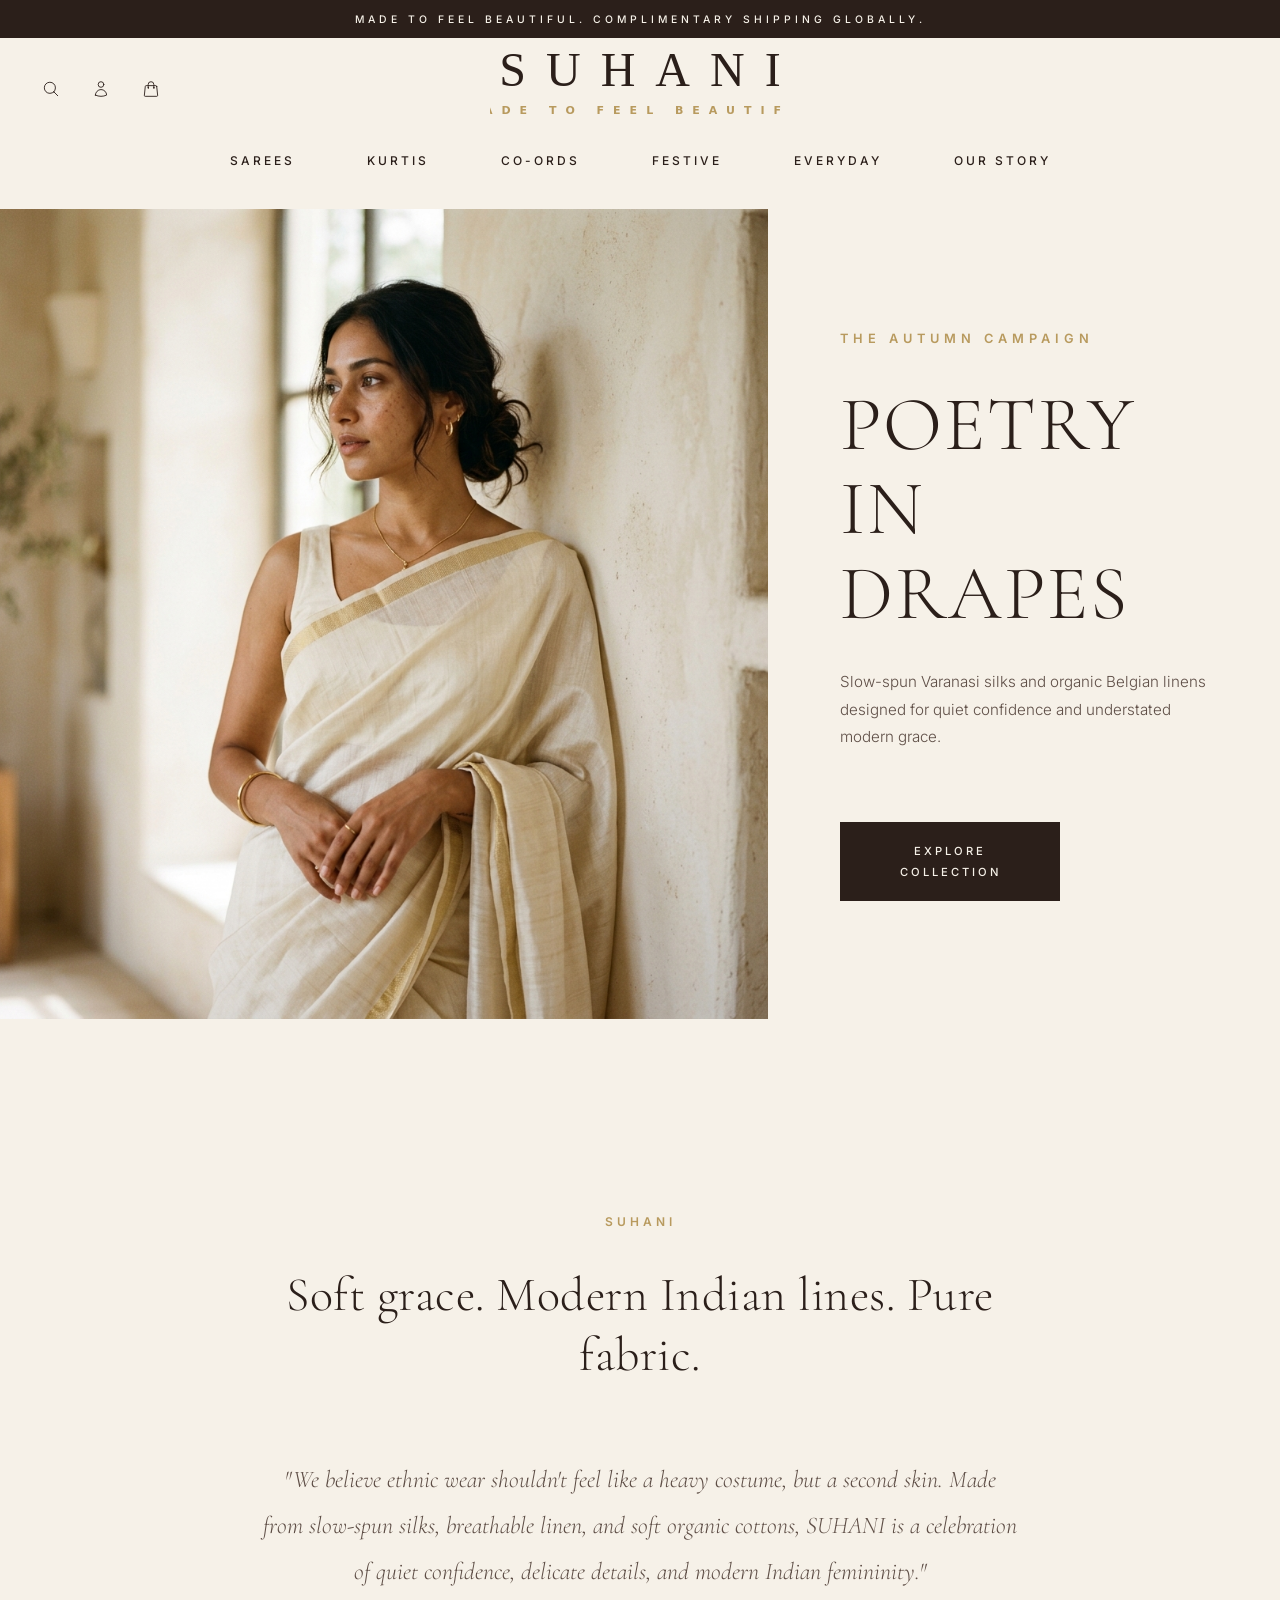
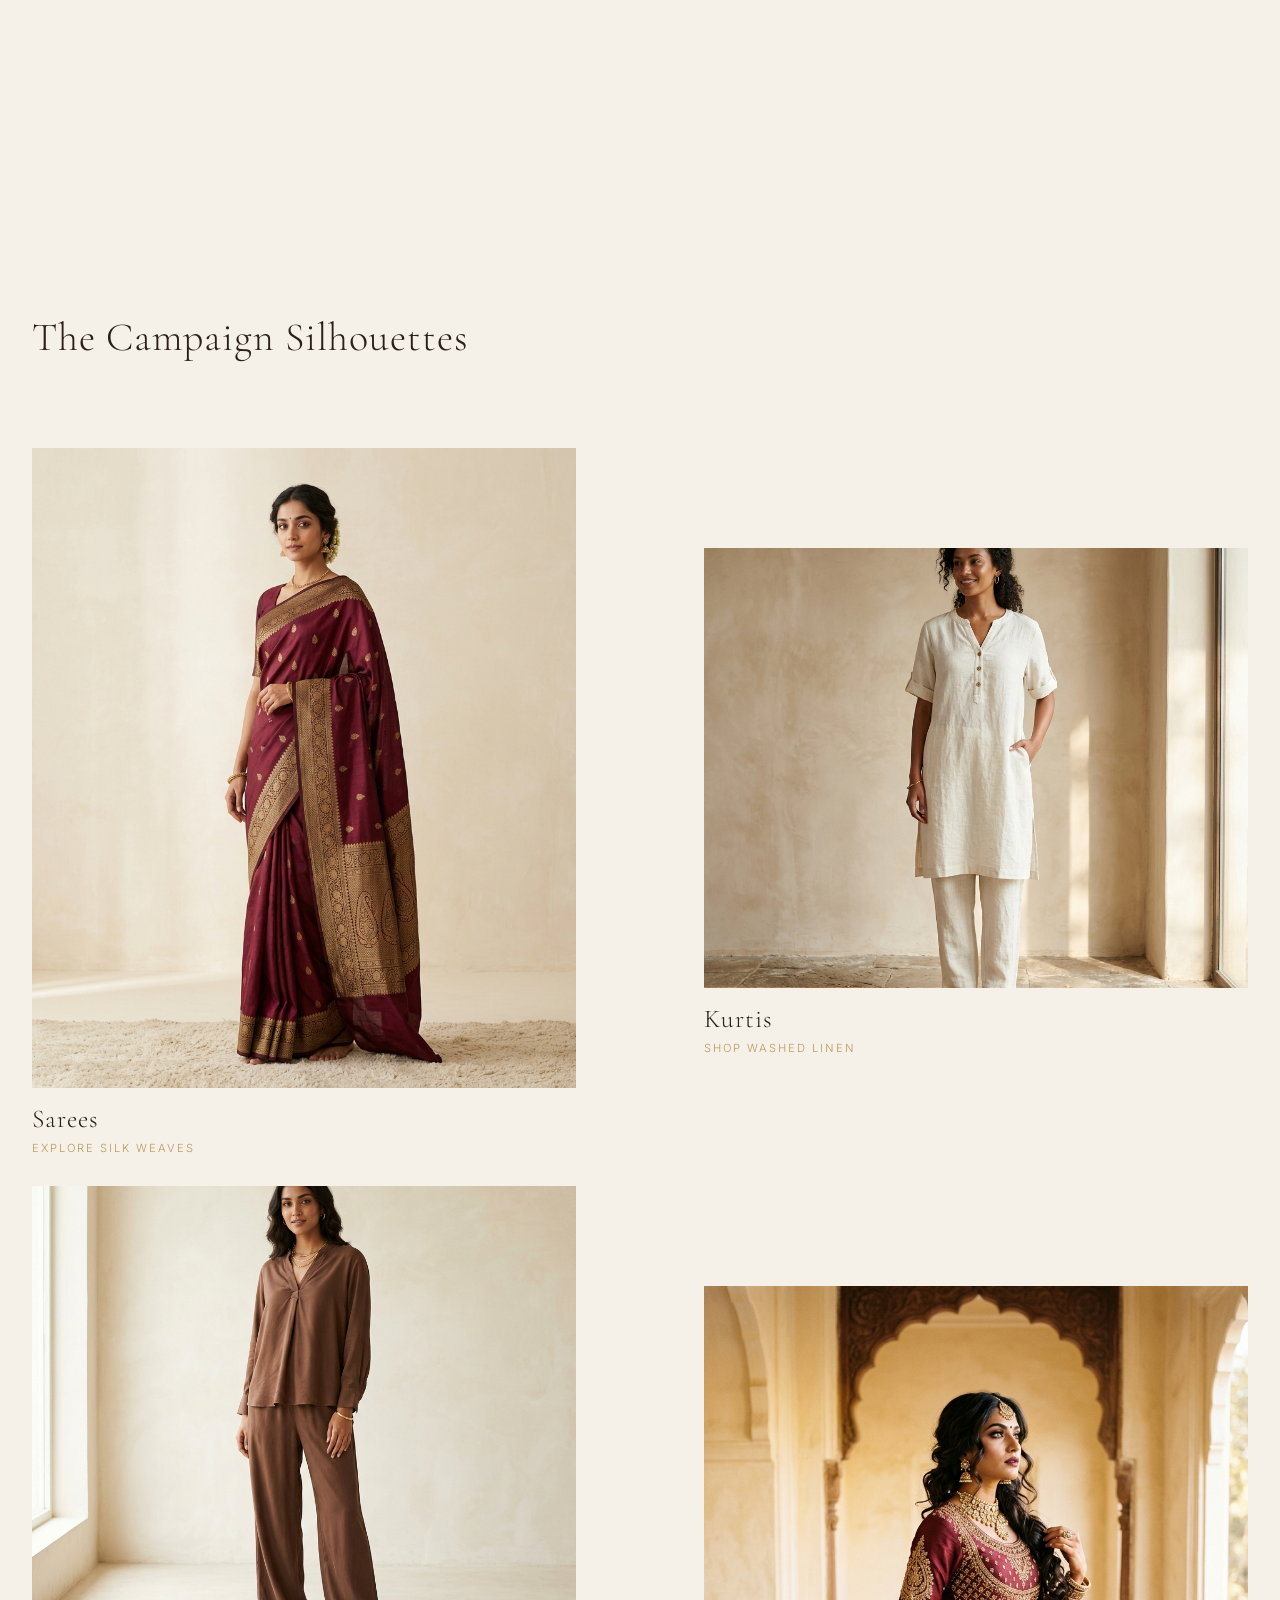
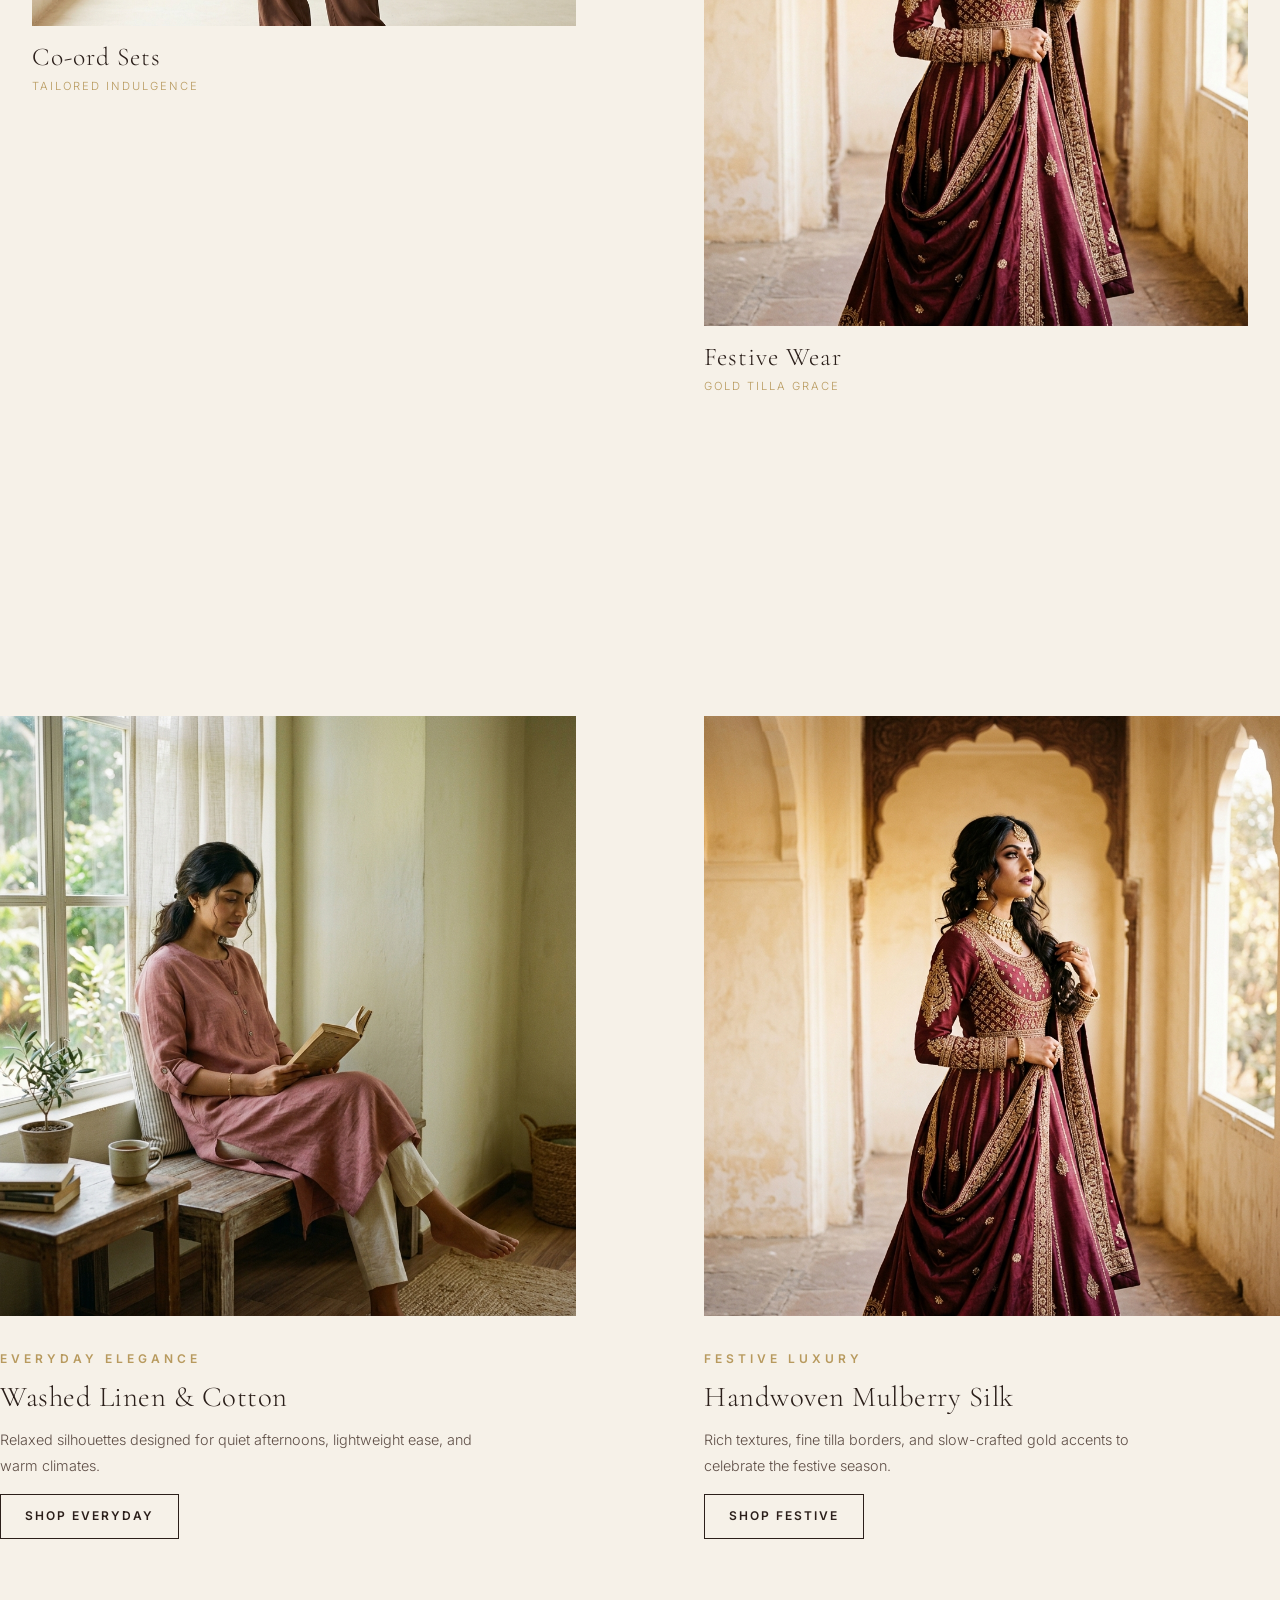
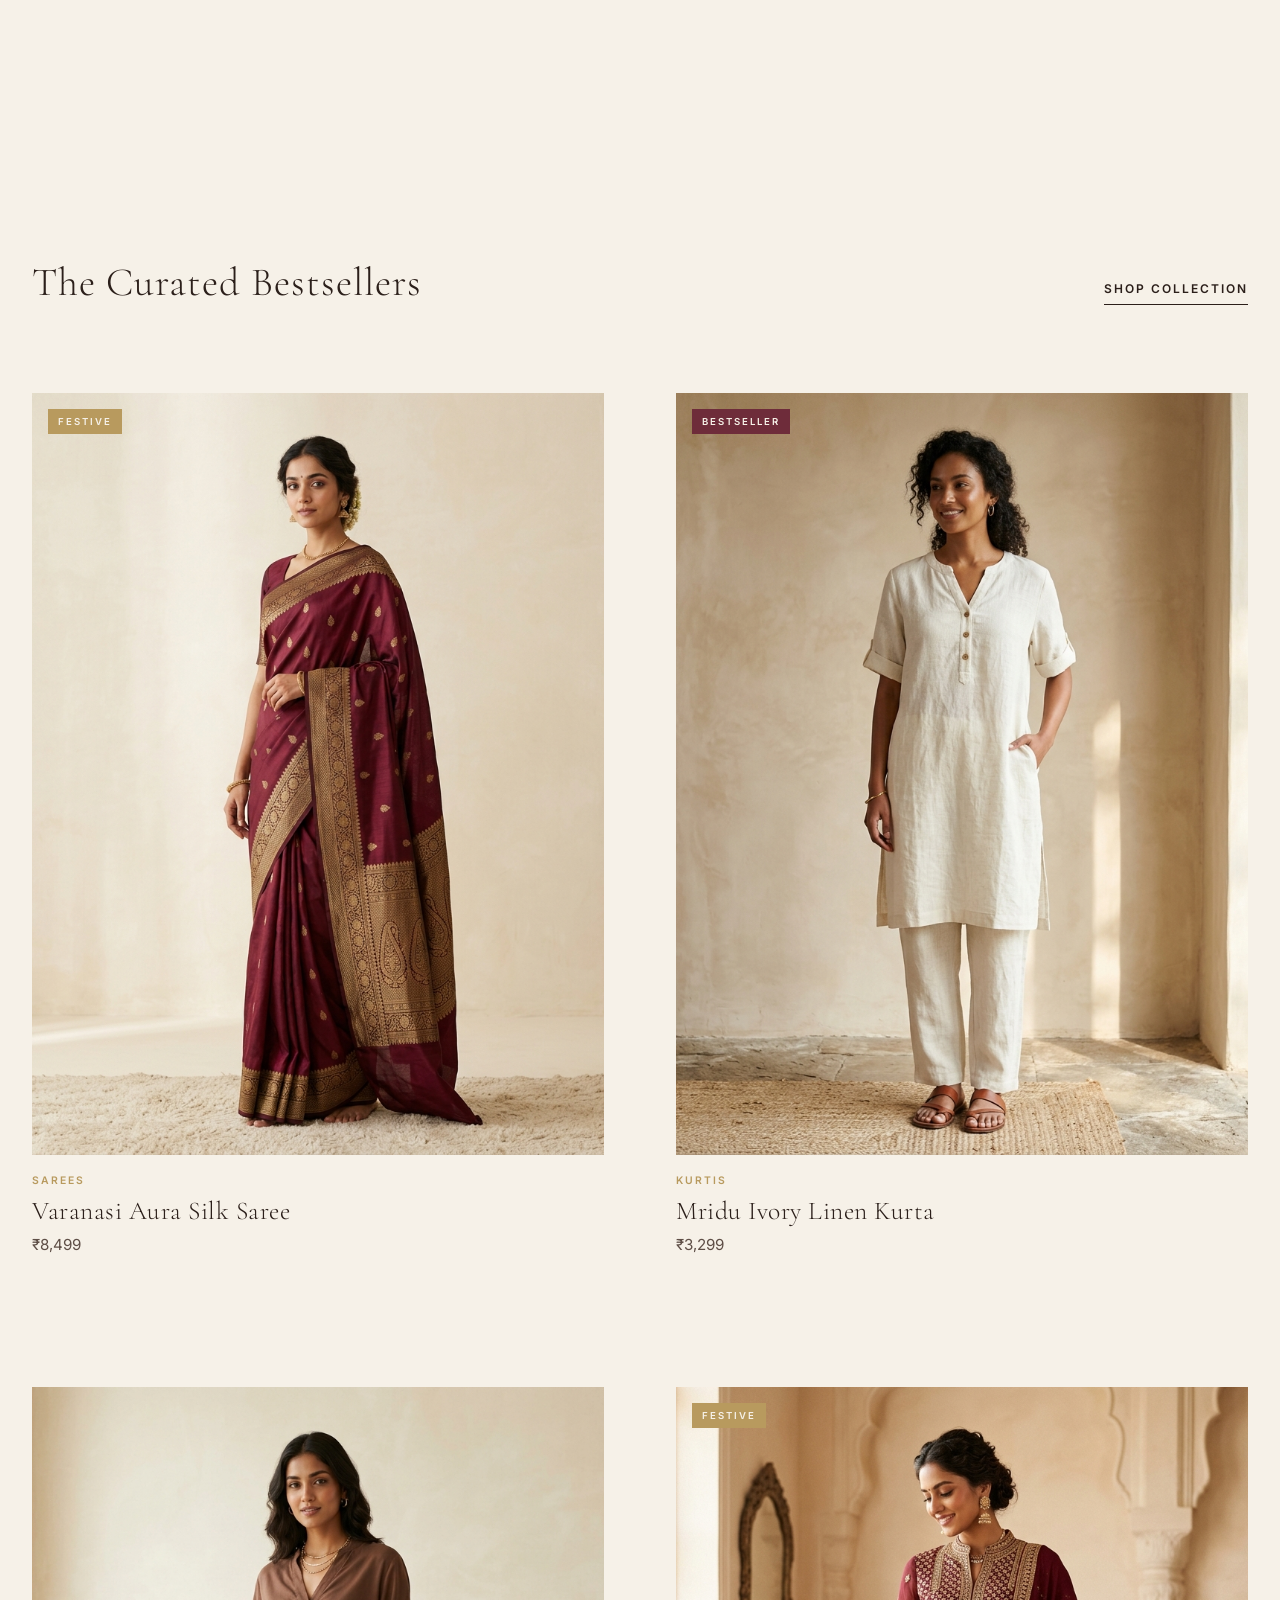
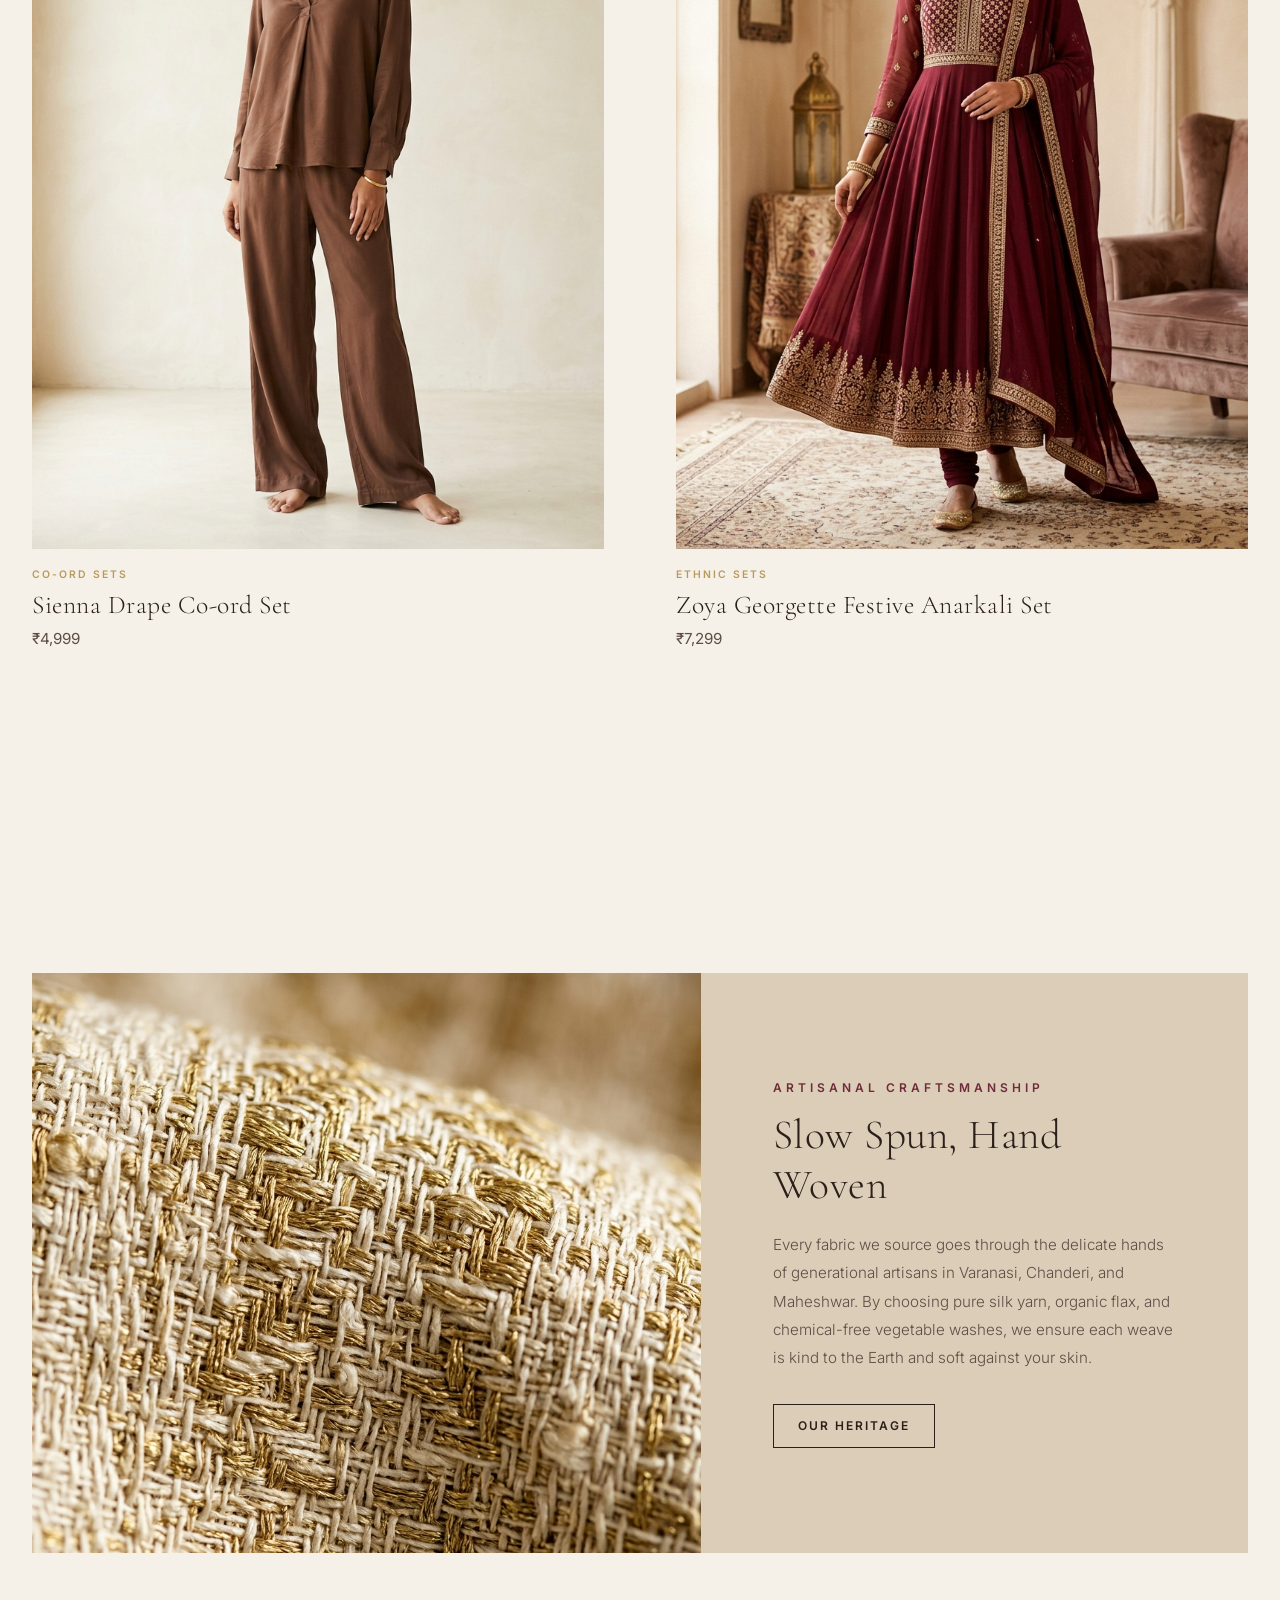
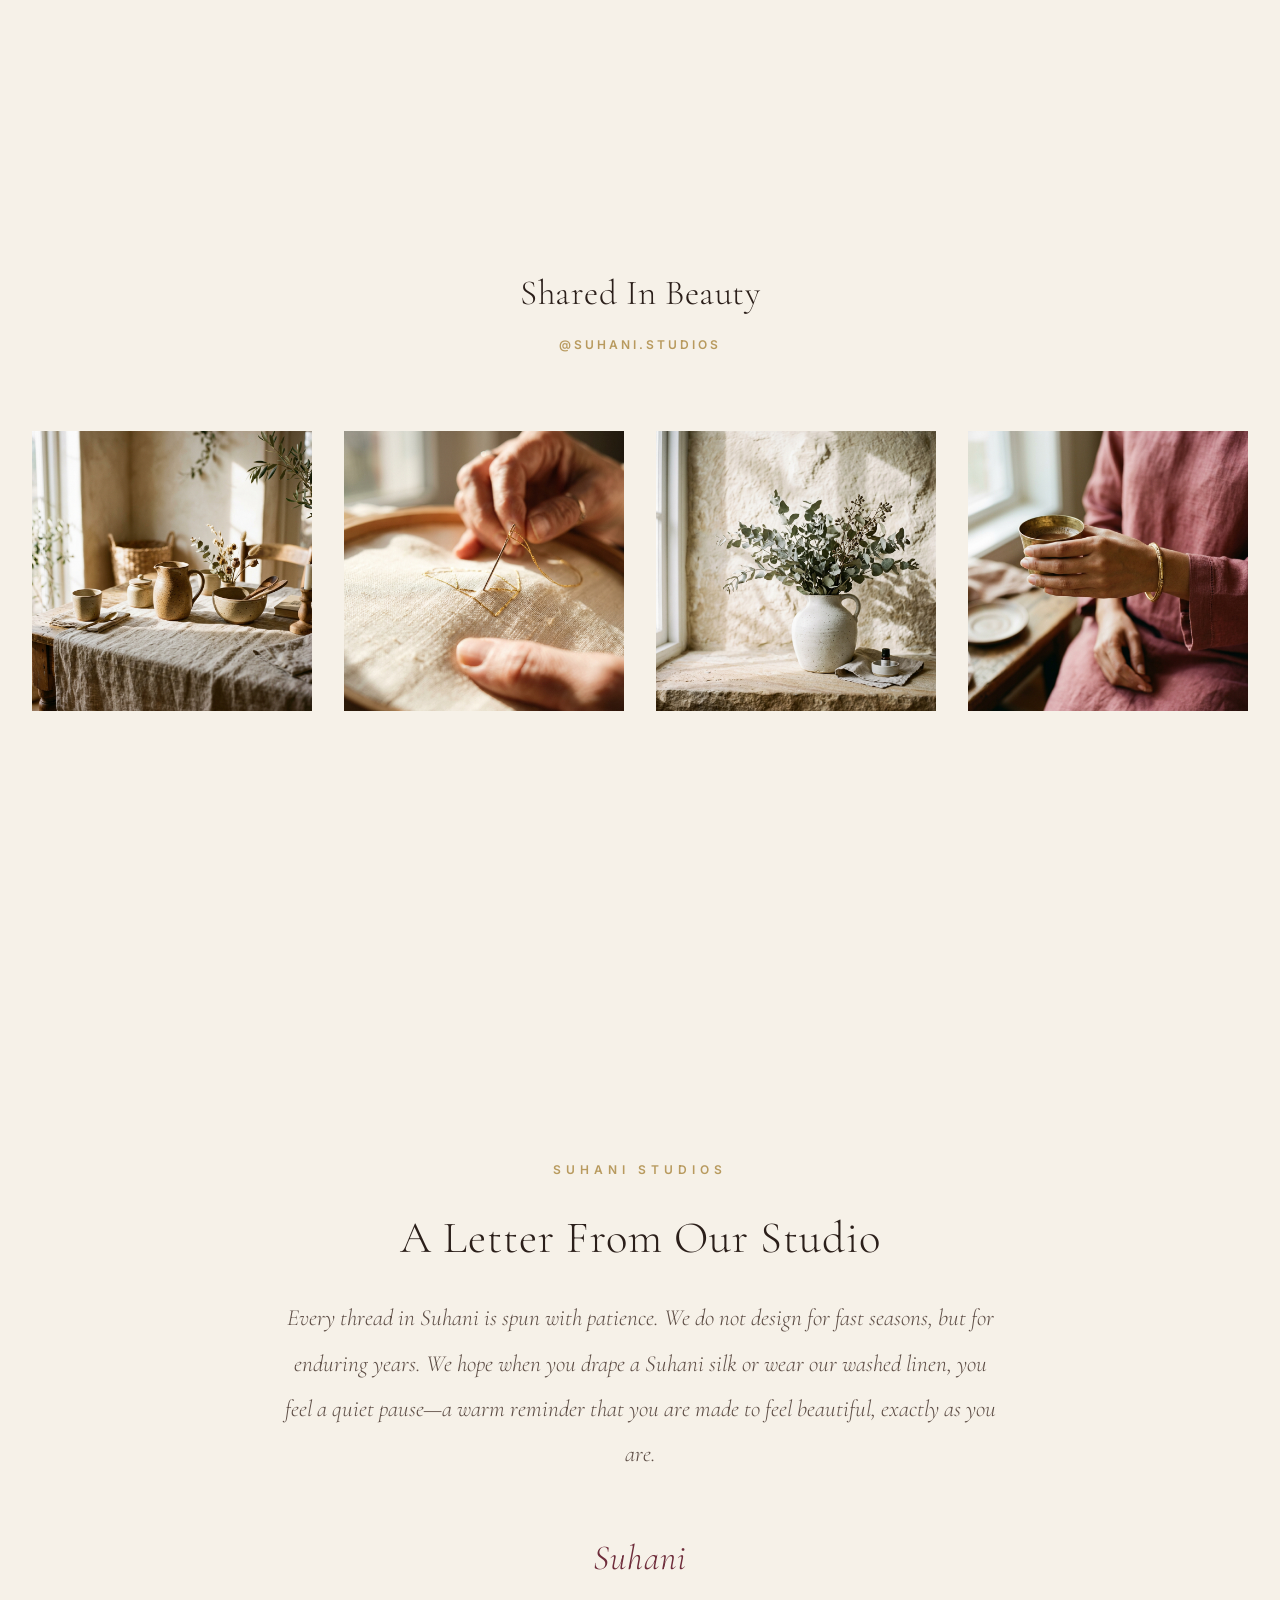
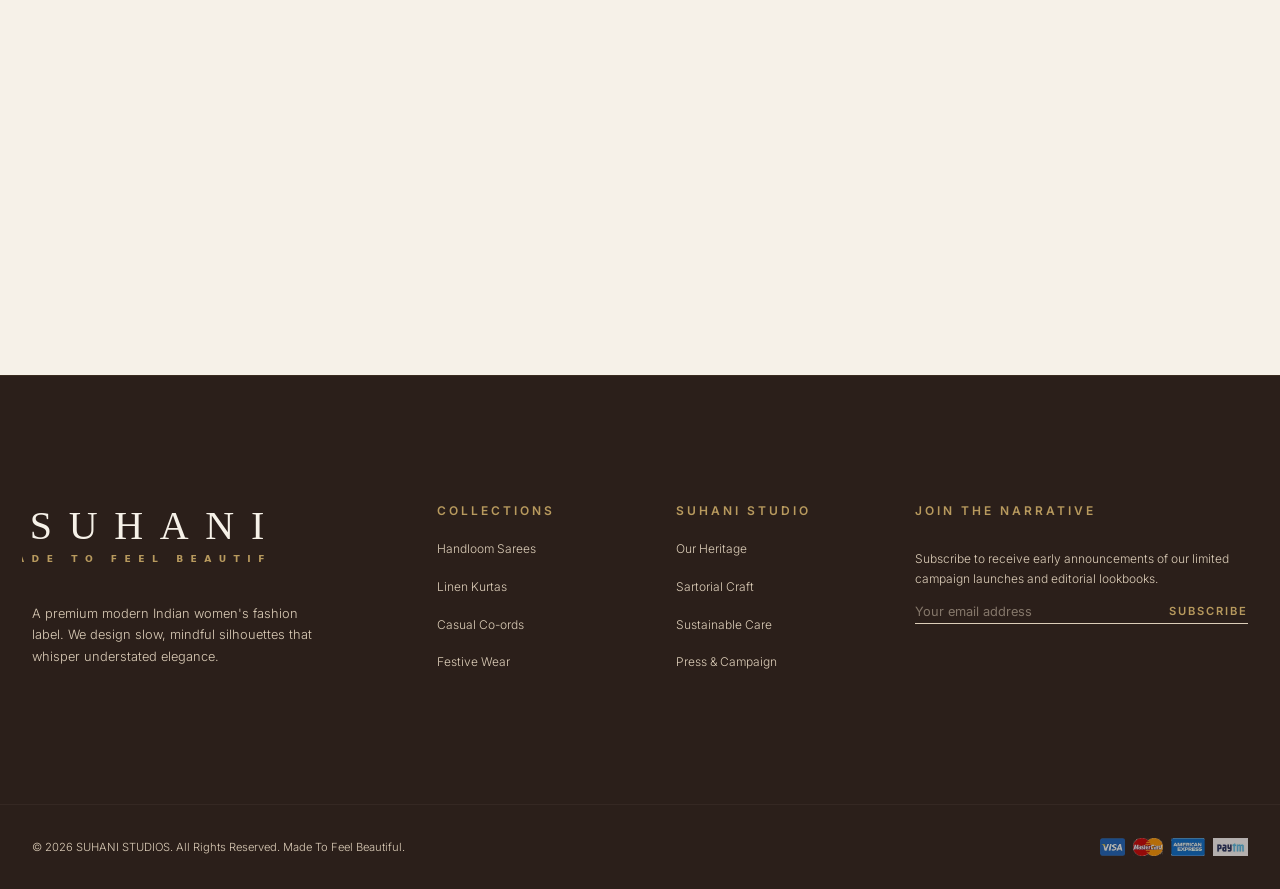
==== index.html @ 48efa3e0 "Initial SUHANI website" ====
<!DOCTYPE html>
<html lang="en">
<head>
  <meta charset="UTF-8">
  <meta name="viewport" content="width=device-width, initial-scale=1.0">
  <meta name="description" content="SUHANI | Made To Feel Beautiful. Cinematic fashion and modern Indian quiet luxury. Discover handloomed silk sarees, organic Belgian linen, and draped co-ords.">
  <title>SUHANI | Made To Feel Beautiful | Modern Indian Quiet Luxury</title>
  
  <!-- Favicon -->
  <link rel="icon" type="image/svg+xml" href="assets/logo/favicon.svg">
  
  <!-- CSS Stylesheets -->
  <link rel="stylesheet" href="css/variables.css">
  <link rel="stylesheet" href="css/main.css">
  <link rel="stylesheet" href="css/home.css">
</head>
<body>

  <!-- Promo Bar -->
  <div class="promo-bar">
    Made to feel beautiful. Complimentary shipping globally.
  </div>

  <!-- High-Fashion Centered Header -->
  <header class="site-header">
    <div class="header-container">
      <div class="header-top-row">
        <!-- Burger Trigger (Mobile) -->
        <button class="header-icon-btn mobile-menu-trigger" aria-label="Open navigation menu">
          <svg xmlns="http://www.w3.org/2000/svg" fill="none" viewBox="0 0 24 24" stroke-width="1.5" stroke="currentColor">
            <path stroke-linecap="round" stroke-linejoin="round" d="M3.75 6.75h16.5M3.75 12h16.5m-16.5 5.25h16.5" />
          </svg>
        </button>

        <!-- Centered Logo Brand Authority -->
        <div class="header-logo-center">
          <a href="index.html">
            <img src="assets/logo/logo-dark.svg" alt="SUHANI Logo" class="header-logo">
          </a>
        </div>

        <!-- Utility Icons -->
        <div class="header-icons">
          <button class="header-icon-btn search-trigger" aria-label="Open search overlay">
            <svg xmlns="http://www.w3.org/2000/svg" fill="none" viewBox="0 0 24 24" stroke-width="1.5" stroke="currentColor">
              <path stroke-linecap="round" stroke-linejoin="round" d="M21 21l-5.197-5.197m0 0A7.5 7.5 0 105.196 5.196a7.5 7.5 0 0010.604 10.604z" />
            </svg>
          </button>
          <a href="editorial.html" class="header-icon-btn" aria-label="About Suhani">
            <svg xmlns="http://www.w3.org/2000/svg" fill="none" viewBox="0 0 24 24" stroke-width="1.5" stroke="currentColor">
              <path stroke-linecap="round" stroke-linejoin="round" d="M15.75 6a3.75 3.75 0 11-7.5 0 3.75 3.75 0 017.5 0zM4.501 20.118a7.5 7.5 0 0114.998 0A17.933 17.933 0 0112 21.75c-2.676 0-5.216-.584-7.499-1.632z" />
            </svg>
          </a>
          <button class="header-icon-btn cart-trigger" aria-label="Open shopping bag">
            <svg xmlns="http://www.w3.org/2000/svg" fill="none" viewBox="0 0 24 24" stroke-width="1.5" stroke="currentColor">
              <path stroke-linecap="round" stroke-linejoin="round" d="M15.75 10.5V6a3.75 3.75 0 10-7.5 0v4.5m11.356-1.993l1.263 12c.07.665-.45 1.243-1.119 1.243H4.25a1.125 1.125 0 01-1.12-1.243l1.264-12A1.125 1.125 0 015.513 7.5h12.974c.576 0 1.059.435 1.119 1.007zM8.625 10.5a.375.375 0 11-.75 0 .375.375 0 01.75 0zm7.5 0a.375.375 0 11-.75 0 .375.375 0 01.75 0z" />
            </svg>
            <span class="cart-count">0</span>
          </button>
        </div>
      </div>

      <!-- Centered Navigation Row -->
      <nav class="desktop-nav">
        <a href="collection.html?category=Sarees" class="nav-link">Sarees</a>
        <a href="collection.html?category=Kurtis" class="nav-link">Kurtis</a>
        <a href="collection.html?category=Co-ord Sets" class="nav-link">Co-ords</a>
        <a href="collection.html?collection=Festive Wear" class="nav-link">Festive</a>
        <a href="collection.html?collection=Everyday Wear" class="nav-link">Everyday</a>
        <a href="editorial.html" class="nav-link">Our Story</a>
      </nav>
    </div>
  </header>

  <!-- Cinematic Fullscreen Hero split-screen magazine layout (100% legibility) -->
  <section class="hero-section">
    <div class="hero-split-container">
      <div class="hero-image-pane">
        <img src="assets/images/hero-campaign.png" alt="SUHANI Autumn Campaign Drape">
      </div>
      <div class="hero-text-pane">
        <div class="hero-text-content">
          <span class="hero-subtitle">The Autumn Campaign</span>
          <h1 class="hero-title">Poetry In Drapes</h1>
          <p class="hero-lead-desc">
            Slow-spun Varanasi silks and organic Belgian linens designed for quiet confidence and understated modern grace.
          </p>
          <a href="collection.html" class="btn btn-primary hero-cta">Explore Collection</a>
        </div>
      </div>
    </div>
  </section>

  <!-- Brand Manifesto -->
  <section class="manifesto-section reveal-on-scroll">
    <span class="manifesto-tag">SUHANI</span>
    <h2 class="manifesto-title">Soft grace. Modern Indian lines. Pure fabric.</h2>
    <p class="manifesto-body">
      "We believe ethnic wear shouldn't feel like a heavy costume, but a second skin. 
      Made from slow-spun silks, breathable linen, and soft organic cottons, SUHANI is a celebration of 
      quiet confidence, delicate details, and modern Indian femininity."
    </p>
  </section>

  <!-- Silhouette Categories Grid (Asymmetric Pinterest Grid - Text Underneath Image) -->
  <section class="category-section reveal-on-scroll">
    <div class="section-header">
      <h2 class="section-title">The Campaign Silhouettes</h2>
    </div>
    <div class="category-grid">
      <!-- Sarees - Tall Column -->
      <a href="collection.html?category=Sarees" class="category-card tall-card">
        <div class="category-image-wrapper">
          <img src="assets/images/product-saree-01.png" alt="Pure Handloom Silk Saree Campaign">
        </div>
        <div class="category-card-info-under">
          <h3 class="category-card-title-under">Sarees</h3>
          <span class="category-card-count-under">Explore Silk Weaves</span>
        </div>
      </a>
      <!-- Kurtis - Shifted standard -->
      <a href="collection.html?category=Kurtis" class="category-card standard-card">
        <div class="category-image-wrapper">
          <img src="assets/images/product-kurta-01.png" alt="Organic Belgian Linen Kurtas">
        </div>
        <div class="category-card-info-under">
          <h3 class="category-card-title-under">Kurtis</h3>
          <span class="category-card-count-under">Shop Washed Linen</span>
        </div>
      </a>
      <!-- Co-ords - Standard -->
      <a href="collection.html?category=Co-ord Sets" class="category-card standard-card">
        <div class="category-image-wrapper">
          <img src="assets/images/product-coord-01.png" alt="Asymmetric Lyocell Co-ord sets">
        </div>
        <div class="category-card-info-under">
          <h3 class="category-card-title-under">Co-ord Sets</h3>
          <span class="category-card-count-under">Tailored Indulgence</span>
        </div>
      </a>
      <!-- Festive - Tall Column -->
      <a href="collection.html?collection=Festive Wear" class="category-card tall-card">
        <div class="category-image-wrapper">
          <img src="assets/images/campaign-festive.png" alt="Handloomed Festive Wear Campaign">
        </div>
        <div class="category-card-info-under">
          <h3 class="category-card-title-under">Festive Wear</h3>
          <span class="category-card-count-under">Gold Tilla Grace</span>
        </div>
      </a>
    </div>
  </section>

  <!-- Everyday Elegance vs Festive Luxury Split Campaign -->
  <section class="editorial-split-section reveal-on-scroll">
    <div class="editorial-split-card">
      <div class="editorial-split-image-wrapper">
        <img src="assets/images/campaign-everyday.png" alt="Everyday Linen Elegance">
      </div>
      <div class="editorial-split-text-block">
        <span class="editorial-split-subtitle">Everyday Elegance</span>
        <h3 class="editorial-split-title">Washed Linen &amp; Cotton</h3>
        <p class="editorial-split-desc">Relaxed silhouettes designed for quiet afternoons, lightweight ease, and warm climates.</p>
        <a href="collection.html?collection=Everyday Wear" class="btn btn-secondary editorial-split-cta">Shop Everyday</a>
      </div>
    </div>
    <div class="editorial-split-card">
      <div class="editorial-split-image-wrapper">
        <img src="assets/images/campaign-festive.png" alt="Handwoven Mulberry Silk">
      </div>
      <div class="editorial-split-text-block">
        <span class="editorial-split-subtitle">Festive Luxury</span>
        <h3 class="editorial-split-title">Handwoven Mulberry Silk</h3>
        <p class="editorial-split-desc">Rich textures, fine tilla borders, and slow-crafted gold accents to celebrate the festive season.</p>
        <a href="collection.html?collection=Festive Wear" class="btn btn-secondary editorial-split-cta">Shop Festive</a>
      </div>
    </div>
  </section>

  <!-- Bestsellers: Curated 2-column list -->
  <section class="category-section reveal-on-scroll">
    <div class="section-header">
      <h2 class="section-title">The Curated Bestsellers</h2>
      <a href="collection.html" class="section-link">Shop Collection</a>
    </div>
    <div class="curated-listing-grid" id="curated-bestsellers-grid">
      <!-- Dynamically loaded via home.js -->
    </div>
  </section>

  <!-- Fabric Close Up Section (Restructured 2-Column Split Grid) -->
  <section class="craftsmanship-section reveal-on-scroll">
    <div class="craftsmanship-grid">
      <div class="craftsmanship-image-pane">
        <img src="assets/images/fabric-closeup.png" alt="Mulberry silk weave closeup texture">
      </div>
      <div class="craftsmanship-text-pane">
        <div class="craftsmanship-content">
          <span class="craftsmanship-tag">Artisanal Craftsmanship</span>
          <h2 class="craftsmanship-title">Slow Spun, Hand Woven</h2>
          <p class="craftsmanship-desc">
            Every fabric we source goes through the delicate hands of generational artisans in Varanasi, Chanderi, and Maheshwar. 
            By choosing pure silk yarn, organic flax, and chemical-free vegetable washes, we ensure each weave is kind to the Earth 
            and soft against your skin.
          </p>
          <a href="editorial.html" class="btn btn-secondary craftsmanship-cta">Our Heritage</a>
        </div>
      </div>
    </div>
  </section>

  <!-- Instagram Inspired Gallery (4 Columns, Atmospheric vignettes) -->
  <section class="instagram-section reveal-on-scroll">
    <div class="instagram-header">
      <h2 class="instagram-title">Shared In Beauty</h2>
      <a href="#" class="instagram-handle">@SUHANI.STUDIOS</a>
    </div>
    <div class="instagram-grid">
      <a href="#" class="instagram-card">
        <img src="assets/images/instagram-01.png" alt="Suhani style diary 1">
        <div class="instagram-overlay">&#9825;</div>
      </a>
      <a href="#" class="instagram-card">
        <img src="assets/images/instagram-02.png" alt="Suhani style diary 2">
        <div class="instagram-overlay">&#9825;</div>
      </a>
      <a href="#" class="instagram-card">
        <img src="assets/images/instagram-03.png" alt="Suhani style diary 3">
        <div class="instagram-overlay">&#9825;</div>
      </a>
      <a href="#" class="instagram-card">
        <img src="assets/images/instagram-04.png" alt="Suhani style diary 4">
        <div class="instagram-overlay">&#9825;</div>
      </a>
    </div>
  </section>

  <!-- Designer Letter Sign-off Section (Prevents emptiness before dark footer) -->
  <section class="brand-signoff-section reveal-on-scroll">
    <div class="signoff-container">
      <span class="signoff-tag">SUHANI STUDIOS</span>
      <h2 class="signoff-title">A Letter From Our Studio</h2>
      <p class="signoff-text">
        Every thread in Suhani is spun with patience. We do not design for fast seasons, but for enduring years. 
        We hope when you drape a Suhani silk or wear our washed linen, you feel a quiet pause—a warm reminder 
        that you are made to feel beautiful, exactly as you are.
      </p>
      <span class="signoff-signature">Suhani</span>
    </div>
  </section>

  <!-- Footer -->
  <footer class="site-footer">
    <div class="footer-container">
      <div class="footer-brand">
        <img src="assets/logo/logo-light.svg" alt="SUHANI Logo" class="footer-logo">
        <p class="footer-desc">A premium modern Indian women's fashion label. We design slow, mindful silhouettes that whisper understated elegance.</p>
      </div>
      <div>
        <h4 class="footer-title">Collections</h4>
        <ul class="footer-links">
          <li><a href="collection.html?category=Sarees" class="footer-link">Handloom Sarees</a></li>
          <li><a href="collection.html?category=Kurtis" class="footer-link">Linen Kurtas</a></li>
          <li><a href="collection.html?category=Co-ord Sets" class="footer-link">Casual Co-ords</a></li>
          <li><a href="collection.html?collection=Festive Wear" class="footer-link">Festive Wear</a></li>
        </ul>
      </div>
      <div>
        <h4 class="footer-title">Suhani Studio</h4>
        <ul class="footer-links">
          <li><a href="editorial.html" class="footer-link">Our Heritage</a></li>
          <li><a href="editorial.html" class="footer-link">Sartorial Craft</a></li>
          <li><a href="editorial.html" class="footer-link">Sustainable Care</a></li>
          <li><a href="editorial.html" class="footer-link">Press &amp; Campaign</a></li>
        </ul>
      </div>
      <div class="footer-newsletter">
        <h4 class="footer-title">Join The Narrative</h4>
        <p class="footer-newsletter-text">Subscribe to receive early announcements of our limited campaign launches and editorial lookbooks.</p>
        <form class="newsletter-form" onsubmit="event.preventDefault(); alert('Thank you for subscribing to Suhani.');">
          <input type="email" placeholder="Your email address" class="newsletter-input" required aria-label="Email address">
          <button type="submit" class="newsletter-submit">Subscribe</button>
        </form>
      </div>
    </div>
    <div class="footer-bottom">
      <p>&copy; 2026 SUHANI STUDIOS. All Rights Reserved. Made To Feel Beautiful.</p>
      <div class="footer-payments">
        <img src="assets/images/visa.webp" alt="Visa">
        <img src="assets/images/mastercard.webp" alt="Mastercard">
        <img src="assets/images/american-express.webp" alt="American Express">
        <img src="assets/images/paytm.webp" alt="Paytm">
      </div>
    </div>
  </footer>

  <!-- Drawer overlays -->
  <div class="drawer-overlay mobile-nav-overlay"></div>
  <div class="drawer-overlay cart-overlay"></div>

  <!-- Mobile Drawer -->
  <div class="drawer-panel drawer-left mobile-nav-drawer">
    <div class="drawer-header">
      <h3 class="drawer-title">SUHANI</h3>
      <button class="drawer-close-btn mobile-nav-close" aria-label="Close menu">&times;</button>
    </div>
    <div class="mobile-nav-items">
      <a href="collection.html?category=Sarees" class="mobile-nav-link">Sarees</a>
      <a href="collection.html?category=Kurtis" class="mobile-nav-link">Kurtis</a>
      <a href="collection.html?category=Co-ord Sets" class="mobile-nav-link">Co-ord Sets</a>
      <a href="collection.html?collection=Festive Wear" class="mobile-nav-link">Festive Wear</a>
      <a href="collection.html?collection=Everyday Wear" class="mobile-nav-link">Everyday Wear</a>
      <a href="editorial.html" class="mobile-nav-link">Our Story</a>
    </div>
  </div>

  <!-- Cart Drawer -->
  <div class="drawer-panel drawer-right cart-drawer">
    <div class="drawer-header">
      <h3 class="drawer-title">Your Bag</h3>
      <button class="drawer-close-btn cart-close" aria-label="Close bag">&times;</button>
    </div>
    <div class="cart-drawer-items">
      <!-- Dynamic render items -->
    </div>
    <div class="cart-drawer-footer">
      <div class="cart-drawer-summary">
        <span class="cart-drawer-total">Subtotal</span>
        <span class="cart-drawer-total-amount">₹0</span>
      </div>
      <div class="cart-drawer-cta">
        <a href="cart.html" class="btn btn-secondary">View Shopping Bag</a>
        <a href="checkout.html" class="btn btn-primary">Proceed To Checkout</a>
      </div>
    </div>
  </div>

  <!-- Search Overlay Fullscreen -->
  <div class="search-overlay">
    <div class="search-overlay-header">
      <span class="drawer-title">SUHANI</span>
      <button class="drawer-close-btn search-close" aria-label="Close search">&times;</button>
    </div>
    <div class="search-bar-container">
      <input type="text" placeholder="Search sarees, kurtas, co-ords..." class="search-input" aria-label="Search inputs">
    </div>
    <div class="search-results-section">
      <div class="search-results-grid">
        <!-- Results injection here -->
      </div>
    </div>
  </div>

  <!-- JS Controllers -->
  <script src="js/store.js"></script>
  <script src="js/common.js"></script>
  <script src="js/home.js"></script>
</body>
</html>
---- css/variables.css ----
/* SUHANI FASHION - Global Variables & Base Resets (Visual Rebuild Edition) */

@import url('https://fonts.googleapis.com/css2?family=Cormorant+Garamond:ital,wght@0,300;0,400;0,500;0,600;1,300;1,400&family=Inter:wght@300;400;500;600&display=swap');

:root {
  /* Color Palette (Strictly controlled, warm ivory atmosphere) */
  --bg-primary: #F6F1E8;        /* Warm Ivory */
  --text-primary: #2B1F1A;      /* Rich Espresso Brown */
  --accent-premium: #6E2C3A;    /* Deep Sindoor Wine */
  --accent-luxury: #B89A5E;     /* Antique Gold */
  --bg-secondary: #DCCDB8;      /* Sandstone Beige */
  --accent-soft: #C9A9A6;       /* Muted Rose */
  
  /* Neutrals */
  --text-secondary: #5E4E46;    /* Soft espresso body text */
  --text-muted: #8E7A71;        /* Muted sand-brown */
  --bg-card: #FAF8F5;           /* Card backdrop */
  --border-color: #E6DC CD;      /* Very soft border */
  --border-dark: #DCCDB8;       /* Visible beige border */
  --white: #FFFFFF;
  --black: #000000;
  --overlay-bg: rgba(43, 31, 26, 0.25); /* Ultra soft shade overlay */

  /* Typography (Vogue-level expressiveness) */
  --font-serif: 'Cormorant Garamond', Georgia, serif;
  --font-sans: 'Inter', system-ui, -apple-system, sans-serif;

  /* Spacing Scale (Highly breathing, campaign style - visual fixes) */
  --spacing-xs: 1rem;      /* 16px */
  --spacing-sm: 2rem;      /* 32px */
  --spacing-md: 4.5rem;    /* 72px */
  --spacing-lg: 8rem;      /* 128px */
  --spacing-xl: 12rem;     /* 192px */
  --spacing-xxl: 16rem;    /* 256px */

  /* Container Boundaries */
  --container-max-width: 1300px;
  --container-narrow-width: 820px;

  /* Slow Easing Curves (Deliberate, expensive cinematic movement) */
  --transition-smooth: all 0.75s cubic-bezier(0.22, 1, 0.36, 1);
  --transition-fast: all 0.3s cubic-bezier(0.22, 1, 0.36, 1);
  --transition-slow: all 1.5s cubic-bezier(0.22, 1, 0.36, 1);

  /* Shadows */
  --shadow-subtle: 0 4px 30px rgba(43, 31, 26, 0.02);
  --shadow-medium: 0 10px 40px rgba(43, 31, 26, 0.05);
  --shadow-luxury: 0 30px 60px rgba(43, 31, 26, 0.08);
}

/* Base Styles & Resets */
*, *::before, *::after {
  box-sizing: border-box;
  margin: 0;
  padding: 0;
}

html {
  font-size: 16px;
  scroll-behavior: smooth;
  -webkit-font-smoothing: antialiased;
  -moz-osx-font-smoothing: grayscale;
}

body {
  background-color: var(--bg-primary);
  color: var(--text-primary);
  font-family: var(--font-sans);
  font-weight: 300;
  line-height: 1.85; /* Increased for breathing room */
  overflow-x: hidden;
}

/* Typography hierarchy scale increases */
h1, h2, h3, h4, h5, h6 {
  font-family: var(--font-serif);
  font-weight: 300;
  color: var(--text-primary);
  line-height: 1.15;
  letter-spacing: 0.5px;
}

a {
  color: inherit;
  text-decoration: none;
  transition: var(--transition-fast);
}

button, input, select, textarea {
  font-family: inherit;
  font-size: inherit;
  color: inherit;
  background: none;
  border: none;
  outline: none;
}

button {
  cursor: pointer;
}

img {
  max-width: 100%;
  height: auto;
  display: block;
}

ul, ol {
  list-style: none;
}

*:focus-visible {
  outline: 1px solid var(--accent-luxury);
  outline-offset: 4px;
}
---- css/main.css ----
/* SUHANI FASHION - Global Stylesheet (Visual Rebuild Edition) */

/* Scroll Reveal animations */
.reveal-on-scroll {
  opacity: 0;
  transform: translateY(40px);
  transition: opacity 1.5s cubic-bezier(0.22, 1, 0.36, 1), transform 1.5s cubic-bezier(0.22, 1, 0.36, 1);
}

.reveal-on-scroll.revealed {
  opacity: 1;
  transform: translateY(0);
}

/* Promo Bar */
.promo-bar {
  background-color: var(--text-primary);
  color: var(--bg-primary);
  font-family: var(--font-sans);
  font-size: 0.65rem;
  font-weight: 500;
  letter-spacing: 4px;
  text-transform: uppercase;
  text-align: center;
  padding: 0.6rem 1rem;
  z-index: 1000;
  position: relative;
}

/* High Fashion Centered Header */
.site-header {
  position: sticky;
  top: 0;
  left: 0;
  width: 100%;
  background-color: var(--bg-primary);
  border-bottom: 1px solid var(--border-color);
  z-index: 999;
  transition: transform 0.6s cubic-bezier(0.22, 1, 0.36, 1), background-color 0.4s ease, box-shadow 0.4s ease;
}

.header-hidden {
  transform: translateY(-100%);
}

.header-scrolled {
  box-shadow: none;
  background-color: rgba(246, 241, 232, 0.97);
  backdrop-filter: blur(15px);
}

.header-container {
  max-width: var(--container-max-width);
  margin: 0 auto;
  padding: var(--spacing-sm) var(--spacing-sm);
  display: flex;
  flex-direction: column;
  align-items: center;
  gap: var(--spacing-sm);
}

/* Header rows on desktop */
.header-top-row {
  width: 100%;
  display: flex;
  justify-content: space-between;
  align-items: center;
  position: relative;
}

.header-logo-center {
  position: absolute;
  left: 50%;
  top: 50%;
  transform: translate(-50%, -50%);
  display: flex;
  align-items: center;
  height: 50px;
}

.header-logo {
  height: 100%;
  width: auto;
}

/* Centered Navigation Links */
.desktop-nav {
  display: flex;
  gap: var(--spacing-md);
  margin-top: 5px;
}

.nav-link {
  font-family: var(--font-sans);
  font-size: 0.75rem;
  font-weight: 500;
  letter-spacing: 3px;
  text-transform: uppercase;
  color: var(--text-primary);
  position: relative;
  padding: 0.3rem 0;
}

.nav-link::after {
  content: '';
  position: absolute;
  bottom: 0;
  left: 50%;
  width: 0;
  height: 1px;
  background-color: var(--accent-luxury);
  transition: width 0.3s ease, left 0.3s ease;
}

.nav-link:hover::after,
.nav-link.active::after {
  width: 100%;
  left: 0;
}

/* Icons block */
.header-icons {
  display: flex;
  align-items: center;
  gap: 12px;
}

.header-icon-btn {
  color: var(--text-primary);
  display: flex;
  align-items: center;
  justify-content: center;
  position: relative;
  width: 38px;
  height: 38px;
  transition: var(--transition-fast);
}

.header-icon-btn:hover {
  color: var(--accent-luxury);
}

.header-icon-btn svg {
  width: 18px;
  height: 18px;
  stroke-width: 1.2px; /* Thinner stroke = more premium */
}

.header-icon-btn .cart-count {
  position: absolute;
  top: 4px;
  right: 4px;
  background-color: var(--accent-premium);
  color: var(--bg-primary);
  font-size: 0.6rem;
  font-weight: 600;
  width: 14px;
  height: 14px;
  border-radius: 50%;
  display: none;
  align-items: center;
  justify-content: center;
}

/* Burger trigger */
.mobile-menu-trigger {
  display: none;
}

/* Overlays and side drawers */
.drawer-overlay {
  position: fixed;
  top: 0;
  left: 0;
  width: 100%;
  height: 100%;
  background-color: var(--overlay-bg);
  opacity: 0;
  visibility: hidden;
  z-index: 1001;
  transition: var(--transition-smooth);
}

.drawer-overlay.active {
  opacity: 1;
  visibility: visible;
  backdrop-filter: blur(8px); /* Higher blur for luxury privacy */
}

.drawer-panel {
  position: fixed;
  top: 0;
  height: 100%;
  width: 100%;
  max-width: 440px;
  background-color: var(--bg-primary);
  box-shadow: none; /* No dropshadow for modern flat design */
  border-left: 1px solid var(--border-color);
  z-index: 1002;
  display: flex;
  flex-direction: column;
  transition: transform 0.6s cubic-bezier(0.22, 1, 0.36, 1);
}

.drawer-right {
  right: 0;
  transform: translateX(100%);
}

.drawer-right.active {
  transform: translateX(0);
}

.drawer-left {
  left: 0;
  transform: translateX(-100%);
  border-left: none;
  border-right: 1px solid var(--border-color);
}

.drawer-left.active {
  transform: translateX(0);
}

.drawer-header {
  padding: var(--spacing-sm) var(--spacing-sm);
  border-bottom: 1px solid var(--border-color);
  display: flex;
  justify-content: space-between;
  align-items: center;
}

.drawer-title {
  font-family: var(--font-serif);
  font-size: 1.4rem;
  letter-spacing: 2px;
  text-transform: uppercase;
}

.drawer-close-btn {
  font-size: 1.8rem;
  font-weight: 200;
  width: 38px;
  height: 38px;
  display: flex;
  align-items: center;
  justify-content: center;
  transition: var(--transition-fast);
}

.drawer-close-btn:hover {
  color: var(--accent-premium);
}

/* Cart Drawer Item blocks */
.cart-drawer-items {
  flex: 1;
  overflow-y: auto;
  padding: var(--spacing-sm);
}

.cart-drawer-item {
  display: flex;
  gap: var(--spacing-sm);
  padding-bottom: var(--spacing-sm);
  margin-bottom: var(--spacing-sm);
  border-bottom: 1px solid var(--border-color);
}

.cart-item-image {
  width: 75px;
  aspect-ratio: 3/4;
  flex-shrink: 0;
  overflow: hidden;
  background-color: var(--bg-secondary);
}

.cart-item-image img {
  width: 100%;
  height: 100%;
  object-fit: cover;
}

.cart-item-info {
  flex: 1;
  display: flex;
  flex-direction: column;
  justify-content: space-between;
}

.cart-item-title {
  font-family: var(--font-serif);
  font-size: 1.15rem;
  font-weight: 300;
  line-height: 1.25;
}

.cart-item-meta {
  font-size: 0.75rem;
  color: var(--text-secondary);
  margin-top: 2px;
  display: flex;
  gap: 8px;
}

.cart-item-price {
  font-family: var(--font-sans);
  font-weight: 500;
  font-size: 0.85rem;
  color: var(--text-primary);
}

.cart-item-actions {
  display: flex;
  justify-content: space-between;
  align-items: center;
  margin-top: var(--spacing-xs);
}

.quantity-selector-mini {
  display: flex;
  align-items: center;
  border: 1px solid var(--border-dark);
  padding: 1px;
  background-color: var(--bg-primary);
}

.qty-btn {
  width: 24px;
  height: 24px;
  display: flex;
  align-items: center;
  justify-content: center;
  font-size: 0.85rem;
  font-weight: 300;
  transition: var(--transition-fast);
}

.qty-btn:hover {
  background-color: var(--white);
  color: var(--accent-premium);
}

.qty-val {
  padding: 0 8px;
  font-size: 0.8rem;
  font-weight: 500;
}

.cart-item-remove-btn {
  font-size: 0.7rem;
  color: var(--text-muted);
  text-decoration: underline;
  text-underline-offset: 3px;
  transition: var(--transition-fast);
}

.cart-item-remove-btn:hover {
  color: var(--accent-premium);
}

.cart-empty-state {
  text-align: center;
  padding: var(--spacing-lg) 0;
  display: flex;
  flex-direction: column;
  align-items: center;
  gap: var(--spacing-sm);
}

.cart-empty-state p {
  font-family: var(--font-serif);
  font-size: 1.4rem;
  color: var(--text-secondary);
}

.cart-drawer-footer {
  padding: var(--spacing-sm);
  border-top: 1px solid var(--border-color);
  background-color: var(--bg-primary);
}

.cart-drawer-summary {
  display: flex;
  justify-content: space-between;
  margin-bottom: var(--spacing-sm);
  font-family: var(--font-sans);
  font-size: 0.85rem;
}

.cart-drawer-total {
  font-weight: 600;
}

.cart-drawer-total-amount {
  font-family: var(--font-serif);
  font-size: 1.25rem;
  color: var(--text-primary);
}

.cart-drawer-cta {
  display: flex;
  flex-direction: column;
  gap: 8px;
}

/* Premium Buttons UI */
.btn {
  display: inline-flex;
  align-items: center;
  justify-content: center;
  font-family: var(--font-sans);
  font-size: 0.7rem;
  font-weight: 500;
  letter-spacing: 3px;
  text-transform: uppercase;
  padding: 1.1rem 2.2rem;
  transition: var(--transition-smooth);
  width: 100%;
  text-align: center;
  border-radius: 0; /* Strict square corners for luxury houses */
}

.btn-primary {
  background-color: var(--text-primary);
  color: var(--bg-primary);
  border: 1px solid var(--text-primary);
}

.btn-primary:hover {
  background-color: transparent;
  color: var(--text-primary);
  border-color: var(--text-primary);
}

.btn-secondary {
  background-color: transparent;
  color: var(--text-primary);
  border: 1px solid var(--text-primary);
}

.btn-secondary:hover {
  background-color: var(--text-primary);
  color: var(--bg-primary);
}

.btn-accent {
  background-color: var(--accent-premium);
  color: var(--bg-primary);
  border: 1px solid var(--accent-premium);
}

.btn-accent:hover {
  background-color: transparent;
  color: var(--accent-premium);
  border-color: var(--accent-premium);
}

/* Mobile Nav Drawer */
.mobile-nav-items {
  padding: var(--spacing-sm);
  display: flex;
  flex-direction: column;
  gap: var(--spacing-sm);
}

.mobile-nav-link {
  font-family: var(--font-serif);
  font-size: 1.8rem;
  color: var(--text-primary);
  transition: var(--transition-fast);
}

.mobile-nav-link:hover {
  color: var(--accent-luxury);
  padding-left: 10px;
}

/* Fullscreen Search Overlay */
.search-overlay {
  position: fixed;
  top: 0;
  left: 0;
  width: 100%;
  height: 100%;
  background-color: var(--bg-primary);
  z-index: 2000;
  opacity: 0;
  visibility: hidden;
  transition: var(--transition-smooth);
  display: flex;
  flex-direction: column;
}

.search-overlay.active {
  opacity: 1;
  visibility: visible;
}

.search-overlay-header {
  max-width: var(--container-max-width);
  width: 100%;
  margin: 0 auto;
  padding: var(--spacing-sm) var(--spacing-sm);
  display: flex;
  justify-content: space-between;
  align-items: center;
}

.search-bar-container {
  max-width: var(--container-narrow-width);
  width: 100%;
  margin: var(--spacing-md) auto 0;
  padding: 0 var(--spacing-sm);
  position: relative;
}

.search-input {
  width: 100%;
  font-family: var(--font-serif);
  font-size: 2.5rem;
  font-weight: 300;
  border-bottom: 1px solid var(--border-dark);
  padding: var(--spacing-xs) 0;
  color: var(--text-primary);
}

.search-input::placeholder {
  color: var(--text-muted);
  opacity: 0.4;
}

.search-results-section {
  flex: 1;
  overflow-y: auto;
  max-width: var(--container-narrow-width);
  width: 100%;
  margin: var(--spacing-md) auto;
  padding: 0 var(--spacing-sm);
}

.search-results-grid {
  display: grid;
  grid-template-columns: 1fr;
  gap: var(--spacing-sm);
  margin-top: var(--spacing-sm);
}

.search-result-card {
  display: flex;
  gap: var(--spacing-sm);
  padding: var(--spacing-xs);
  border-bottom: 1px solid var(--border-color);
  transition: var(--transition-fast);
}

.search-result-card:hover {
  background-color: var(--bg-card);
}

.result-image {
  width: 50px;
  aspect-ratio: 3/4;
  overflow: hidden;
  background-color: var(--bg-secondary);
}

.result-image img {
  width: 100%;
  height: 100%;
  object-fit: cover;
}

.result-details {
  display: flex;
  flex-direction: column;
  justify-content: center;
}

.result-category {
  font-size: 0.6rem;
  letter-spacing: 2px;
  text-transform: uppercase;
  color: var(--accent-luxury);
  margin-bottom: 2px;
}

.result-title {
  font-family: var(--font-serif);
  font-size: 1.1rem;
  margin-bottom: 4px;
}

.result-price {
  font-size: 0.8rem;
  font-weight: 500;
}

.search-info {
  text-align: center;
  color: var(--text-muted);
  font-family: var(--font-serif);
  font-size: 1.3rem;
  margin-top: var(--spacing-md);
}

/* Footer Section (Minimal, luxury) */
.site-footer {
  background-color: var(--text-primary);
  color: var(--bg-primary);
  padding: var(--spacing-lg) 0 var(--spacing-sm);
  margin-top: var(--spacing-xl);
  border-top: 1px solid rgba(184, 154, 94, 0.1);
}

.footer-container {
  max-width: var(--container-max-width);
  margin: 0 auto;
  padding: 0 var(--spacing-sm);
  display: grid;
  grid-template-columns: 2fr 1fr 1fr 2fr;
  gap: var(--spacing-md);
}

.footer-brand {
  display: flex;
  flex-direction: column;
  gap: var(--spacing-xs);
}

.footer-logo {
  height: 75px;
  width: auto;
  align-self: flex-start;
  margin-left: -10px;
  margin-bottom: 8px;
}

.footer-tagline {
  font-family: var(--font-serif);
  font-style: italic;
  font-size: 1.05rem;
  color: var(--accent-soft);
  margin-top: 4px;
}

.footer-desc {
  font-size: 0.8rem;
  line-height: 1.7;
  color: var(--bg-secondary);
  max-width: 290px;
}

.footer-title {
  font-family: var(--font-sans);
  font-size: 0.75rem;
  font-weight: 600;
  letter-spacing: 3px;
  text-transform: uppercase;
  color: var(--accent-luxury);
  margin-bottom: var(--spacing-xs);
}

.footer-links {
  display: flex;
  flex-direction: column;
  gap: 8px;
}

.footer-link {
  font-size: 0.75rem;
  color: var(--bg-secondary);
  transition: var(--transition-fast);
}

.footer-link:hover {
  color: var(--accent-soft);
}

.footer-newsletter {
  display: flex;
  flex-direction: column;
  gap: var(--spacing-xs);
}

.footer-newsletter-text {
  font-size: 0.75rem;
  color: var(--bg-secondary);
  line-height: 1.6;
}

.newsletter-form {
  display: flex;
  border-bottom: 1px solid var(--bg-secondary);
  padding-bottom: 4px;
}

.newsletter-input {
  flex: 1;
  font-size: 0.8rem;
  color: var(--bg-primary);
}

.newsletter-input::placeholder {
  color: var(--bg-secondary);
  opacity: 0.5;
}

.newsletter-submit {
  font-size: 0.7rem;
  letter-spacing: 2px;
  text-transform: uppercase;
  color: var(--accent-luxury);
  font-weight: 600;
  transition: var(--transition-fast);
}

.newsletter-submit:hover {
  color: var(--accent-soft);
}

.footer-bottom {
  max-width: var(--container-max-width);
  margin: var(--spacing-lg) auto 0;
  padding: var(--spacing-sm) var(--spacing-sm) 0;
  border-top: 1px solid rgba(220, 205, 184, 0.05);
  display: flex;
  justify-content: space-between;
  align-items: center;
  flex-wrap: wrap;
  gap: var(--spacing-xs);
  font-size: 0.7rem;
  color: var(--bg-secondary);
}

.footer-payments {
  display: flex;
  gap: 8px;
  align-items: center;
}

.footer-payments img {
  height: 18px;
  opacity: 0.65;
  transition: var(--transition-fast);
}

.footer-payments img:hover {
  opacity: 1;
}

/* Responsive adjustments */
@media (max-width: 1024px) {
  .footer-container {
    grid-template-columns: 1fr 1fr;
    gap: var(--spacing-md);
  }
}

@media (max-width: 768px) {
  .desktop-nav {
    display: none;
  }
  
  .mobile-menu-trigger {
    display: flex;
  }
  
  .header-container {
    padding: var(--spacing-xs) var(--spacing-sm);
    gap: 0;
  }

  .header-logo-center {
    height: 38px;
  }
  
  .footer-container {
    grid-template-columns: 1fr;
    gap: var(--spacing-sm);
  }
  
  .footer-bottom {
    flex-direction: column;
    text-align: center;
    align-items: center;
    gap: var(--spacing-xs);
  }
}
---- css/home.css ----
/* SUHANI FASHION - Homepage CSS (Visual Rebuild Edition) */

/* High-Impact split-screen Hero (100% Legibility, Magazine Layout) */
.hero-section {
  position: relative;
  width: 100%;
  height: 90vh;
  min-height: 600px;
  background-color: var(--bg-primary);
}

.hero-split-container {
  display: grid;
  grid-template-columns: 1.2fr 0.8fr;
  height: 100%;
  width: 100%;
}

.hero-image-pane {
  position: relative;
  height: 100%;
  overflow: hidden;
  background-color: var(--bg-secondary);
}

.hero-image-pane img {
  width: 100%;
  height: 100%;
  object-fit: cover;
  transition: transform 1.5s cubic-bezier(0.22, 1, 0.36, 1);
}

.hero-text-pane {
  background-color: var(--bg-primary);
  display: flex;
  align-items: center;
  justify-content: center;
  padding: var(--spacing-md);
  border-left: 1px solid var(--border-color);
}

.hero-text-content {
  max-width: 440px;
  text-align: left;
}

.hero-subtitle {
  font-family: var(--font-sans);
  font-size: 0.8rem;
  font-weight: 600;
  letter-spacing: 5px;
  text-transform: uppercase;
  margin-bottom: var(--spacing-sm);
  color: var(--accent-luxury);
  display: block;
}

.hero-title {
  font-family: var(--font-serif);
  font-size: 4.8rem;
  font-weight: 300;
  line-height: 1.1;
  margin-bottom: var(--spacing-sm);
  letter-spacing: 2px;
  text-transform: uppercase;
  color: var(--text-primary);
}

.hero-lead-desc {
  font-family: var(--font-sans);
  font-size: 0.95rem;
  line-height: 1.8;
  color: var(--text-secondary);
  margin-bottom: var(--spacing-md);
}

.hero-cta {
  display: inline-block;
  max-width: 220px;
}

@media (max-width: 1024px) {
  .hero-title {
    font-size: 3.5rem;
  }
}

@media (max-width: 768px) {
  .hero-section {
    height: auto;
    min-height: auto;
  }
  .hero-split-container {
    grid-template-columns: 1fr;
  }
  .hero-image-pane {
    height: 50vh;
    min-height: 380px;
  }
  .hero-text-pane {
    padding: var(--spacing-sm) var(--spacing-sm) var(--spacing-md);
    border-left: none;
    border-top: 1px solid var(--border-color);
  }
  .hero-title {
    font-size: 3rem;
  }
}

/* Brand Manifesto Section */
.manifesto-section {
  padding: var(--spacing-xl) var(--spacing-sm);
  text-align: center;
  max-width: var(--container-narrow-width);
  margin: 0 auto;
}

.manifesto-tag {
  font-family: var(--font-sans);
  font-size: 0.75rem;
  font-weight: 600;
  letter-spacing: 4px;
  text-transform: uppercase;
  color: var(--accent-luxury);
  margin-bottom: var(--spacing-sm);
  display: block;
}

.manifesto-title {
  font-family: var(--font-serif);
  font-size: 3rem;
  line-height: 1.25;
  color: var(--text-primary);
  margin-bottom: var(--spacing-md);
  font-weight: 300;
}

.manifesto-body {
  font-family: var(--font-serif);
  font-size: 1.5rem;
  font-style: italic;
  color: var(--text-secondary);
  line-height: 1.9;
}

@media (max-width: 768px) {
  .manifesto-title {
    font-size: 2.2rem;
  }
  .manifesto-body {
    font-size: 1.25rem;
  }
}

/* Silhouette Categories Section */
.category-section {
  padding: var(--spacing-lg) var(--spacing-sm);
  max-width: var(--container-max-width);
  margin: 0 auto;
}

.section-header {
  display: flex;
  justify-content: space-between;
  align-items: flex-end;
  margin-bottom: var(--spacing-md);
  border-bottom: 1px solid var(--border-color);
  padding-bottom: var(--spacing-xs);
}

.section-title {
  font-family: var(--font-serif);
  font-size: 2.5rem;
  font-weight: 300;
  letter-spacing: 1px;
}

.section-link {
  font-family: var(--font-sans);
  font-size: 0.75rem;
  font-weight: 600;
  letter-spacing: 2px;
  text-transform: uppercase;
  border-bottom: 1px solid var(--text-primary);
  padding-bottom: 3px;
  transition: var(--transition-fast);
}

.section-link:hover {
  color: var(--accent-luxury);
  border-color: var(--accent-luxury);
}

/* Rebuilt Asymmetric Category Grid (NO OVERLAYS, 100% Readable) */
.category-grid {
  display: grid;
  grid-template-columns: 1fr 1fr;
  gap: var(--spacing-lg);
  align-items: start;
}

.category-card {
  display: flex;
  flex-direction: column;
  background-color: transparent;
  transition: var(--transition-smooth);
  gap: var(--spacing-xs);
}

.category-image-wrapper {
  position: relative;
  overflow: hidden;
  background-color: var(--bg-secondary);
  width: 100%;
}

.category-image-wrapper img {
  width: 100%;
  height: 100%;
  object-fit: cover;
  transition: transform 1.5s cubic-bezier(0.22, 1, 0.36, 1);
}

.category-card:hover .category-image-wrapper img {
  transform: scale(1.03);
}

.category-card-info-under {
  display: flex;
  flex-direction: column;
  gap: 4px;
}

.category-card-title-under {
  font-family: var(--font-serif);
  font-size: 1.6rem;
  font-weight: 300;
  color: var(--text-primary);
  letter-spacing: 1px;
}

.category-card-count-under {
  font-family: var(--font-sans);
  font-size: 0.7rem;
  letter-spacing: 2px;
  text-transform: uppercase;
  color: var(--accent-luxury);
}

/* Staggered Heights */
.tall-card .category-image-wrapper {
  height: 640px;
}

.standard-card .category-image-wrapper {
  height: 440px;
}

@media (min-width: 769px) {
  .category-grid a:nth-child(2) {
    margin-top: 100px;
  }
  .category-grid a:nth-child(3) {
    margin-top: -100px;
  }
}

@media (max-width: 768px) {
  .category-grid {
    grid-template-columns: 1fr;
    gap: var(--spacing-md);
  }
  .tall-card .category-image-wrapper, 
  .standard-card .category-image-wrapper {
    height: 420px;
  }
}

/* Everyday vs Festive Split Campaign */
.editorial-split-section {
  padding: var(--spacing-xl) 0;
  max-width: var(--container-max-width);
  margin: 0 auto;
  display: grid;
  grid-template-columns: 1fr 1fr;
  gap: var(--spacing-lg);
}

.editorial-split-card {
  display: flex;
  flex-direction: column;
  background-color: transparent;
  gap: var(--spacing-xs);
  transition: var(--transition-smooth);
}

.editorial-split-image-wrapper {
  position: relative;
  height: 600px;
  overflow: hidden;
  background-color: var(--bg-secondary);
}

.editorial-split-image-wrapper img {
  width: 100%;
  height: 100%;
  object-fit: cover;
  transition: transform 1.5s cubic-bezier(0.22, 1, 0.36, 1);
}

.editorial-split-card:hover .editorial-split-image-wrapper img {
  transform: scale(1.03);
}

.editorial-split-text-block {
  padding: var(--spacing-xs) 0 0;
  text-align: left;
  display: flex;
  flex-direction: column;
  align-items: flex-start;
}

.editorial-split-subtitle {
  font-family: var(--font-sans);
  font-size: 0.75rem;
  font-weight: 600;
  letter-spacing: 4px;
  text-transform: uppercase;
  color: var(--accent-luxury);
  margin-bottom: 8px;
  display: block;
}

.editorial-split-title {
  font-family: var(--font-serif);
  font-size: 1.8rem;
  font-weight: 300;
  margin-bottom: 12px;
  color: var(--text-primary);
  line-height: 1.25;
}

.editorial-split-desc {
  font-family: var(--font-sans);
  font-size: 0.9rem;
  line-height: 1.8;
  color: var(--text-secondary);
  margin-bottom: var(--spacing-xs);
  max-width: 480px;
}

.editorial-split-cta {
  display: inline-block;
  width: auto;
  padding: 10px 24px;
  border: 1px solid var(--text-primary);
  color: var(--text-primary);
  font-family: var(--font-sans);
  font-size: 0.75rem;
  font-weight: 600;
  letter-spacing: 2px;
  text-transform: uppercase;
  transition: var(--transition-fast);
}

.editorial-split-cta:hover {
  background-color: var(--text-primary);
  color: var(--bg-primary);
}

@media (max-width: 768px) {
  .editorial-split-section {
    grid-template-columns: 1fr;
    gap: var(--spacing-md);
    padding: var(--spacing-md) var(--spacing-sm);
  }
  .editorial-split-image-wrapper {
    height: 450px;
  }
}

/* Product styling */
.product-card {
  display: flex;
  flex-direction: column;
  background-color: transparent;
  transition: var(--transition-smooth);
  position: relative;
  gap: var(--spacing-xs);
}

.product-image-container {
  position: relative;
  width: 100%;
  aspect-ratio: 3/4;
  overflow: hidden;
  background-color: var(--bg-secondary);
}

.product-image-container img {
  width: 100%;
  height: 100%;
  object-fit: cover;
  transition: transform 1.2s cubic-bezier(0.22, 1, 0.36, 1), opacity 0.8s ease;
}

.product-image-secondary {
  position: absolute;
  top: 0;
  left: 0;
  opacity: 0;
}

.product-card:hover .product-image-primary {
  opacity: 0;
}

.product-card:hover .product-image-secondary {
  opacity: 1;
  transform: scale(1.02);
}

.product-badge {
  position: absolute;
  top: var(--spacing-xs);
  left: var(--spacing-xs);
  background-color: var(--accent-premium);
  color: var(--bg-primary);
  font-family: var(--font-sans);
  font-size: 0.6rem;
  font-weight: 600;
  letter-spacing: 2px;
  text-transform: uppercase;
  padding: 4px 10px;
  z-index: 2;
}

.product-badge-gold {
  background-color: var(--accent-luxury);
}

.product-card-info {
  padding: 0;
  display: flex;
  flex-direction: column;
  gap: 4px;
}

.product-category-label {
  font-family: var(--font-sans);
  font-size: 0.65rem;
  font-weight: 600;
  letter-spacing: 2px;
  text-transform: uppercase;
  color: var(--accent-luxury);
}

.product-title-label {
  font-family: var(--font-serif);
  font-size: 1.6rem;
  font-weight: 300;
  color: var(--text-primary);
  line-height: 1.25;
}

.product-price-label {
  font-family: var(--font-sans);
  font-size: 0.95rem;
  font-weight: 400;
  color: var(--text-secondary);
}

/* 2-column curated bestsellers grid */
.curated-listing-grid {
  display: grid;
  grid-template-columns: 1fr 1fr;
  gap: var(--spacing-lg) var(--spacing-md);
  margin-top: var(--spacing-md);
}

@media (max-width: 600px) {
  .curated-listing-grid {
    grid-template-columns: 1fr;
    gap: var(--spacing-md);
  }
}

/* fabric craftsmanship section */
.craftsmanship-section {
  width: 100%;
  max-width: var(--container-max-width);
  margin: var(--spacing-xl) auto;
  padding: 0 var(--spacing-sm);
}

.craftsmanship-grid {
  display: grid;
  grid-template-columns: 1.1fr 0.9fr;
  background-color: var(--bg-secondary);
  overflow: hidden;
  align-items: stretch;
}

.craftsmanship-image-pane {
  position: relative;
  height: 580px;
  overflow: hidden;
}

.craftsmanship-image-pane img {
  width: 100%;
  height: 100%;
  object-fit: cover;
  transition: transform 1.5s cubic-bezier(0.22, 1, 0.36, 1);
}

.craftsmanship-grid:hover .craftsmanship-image-pane img {
  transform: scale(1.02);
}

.craftsmanship-text-pane {
  display: flex;
  align-items: center;
  justify-content: center;
  padding: var(--spacing-md);
  background-color: var(--bg-secondary);
}

.craftsmanship-content {
  max-width: 440px;
  text-align: left;
  color: var(--text-primary);
}

.craftsmanship-tag {
  font-family: var(--font-sans);
  font-size: 0.75rem;
  font-weight: 600;
  letter-spacing: 4px;
  text-transform: uppercase;
  color: var(--accent-premium);
  margin-bottom: 12px;
  display: block;
}

.craftsmanship-title {
  font-family: var(--font-serif);
  font-size: 2.6rem;
  font-weight: 300;
  line-height: 1.2;
  margin-bottom: 20px;
  color: var(--text-primary);
}

.craftsmanship-desc {
  font-family: var(--font-sans);
  font-size: 0.95rem;
  line-height: 1.85;
  color: var(--text-secondary);
  margin-bottom: var(--spacing-sm);
}

.craftsmanship-cta {
  display: inline-block;
  width: auto;
  padding: 10px 24px;
  border: 1px solid var(--text-primary);
  color: var(--text-primary);
  font-family: var(--font-sans);
  font-size: 0.75rem;
  font-weight: 600;
  letter-spacing: 2px;
  text-transform: uppercase;
  transition: var(--transition-fast);
}

.craftsmanship-cta:hover {
  background-color: var(--text-primary);
  color: var(--bg-primary);
}

@media (max-width: 992px) {
  .craftsmanship-grid {
    grid-template-columns: 1fr;
  }
  
  .craftsmanship-image-pane {
    height: 400px;
  }
  
  .craftsmanship-text-pane {
    padding: var(--spacing-sm) var(--spacing-sm) var(--spacing-md);
  }
}

/* Instagram showcase */
.instagram-section {
  padding: var(--spacing-lg) var(--spacing-sm);
  max-width: var(--container-max-width);
  margin: 0 auto;
  text-align: center;
}

.instagram-header {
  margin-bottom: var(--spacing-md);
}

.instagram-title {
  font-family: var(--font-serif);
  font-size: 2.2rem;
  font-weight: 300;
  margin-bottom: var(--spacing-xs);
}

.instagram-handle {
  font-family: var(--font-sans);
  font-size: 0.75rem;
  letter-spacing: 3px;
  text-transform: uppercase;
  color: var(--accent-luxury);
  font-weight: 600;
}

.instagram-grid {
  display: grid;
  grid-template-columns: repeat(4, 1fr);
  gap: var(--spacing-sm);
}

@media (max-width: 768px) {
  .instagram-grid {
    grid-template-columns: repeat(2, 1fr);
  }
}

.instagram-card {
  aspect-ratio: 1/1;
  overflow: hidden;
  position: relative;
  background-color: var(--bg-secondary);
}

.instagram-card img {
  width: 100%;
  height: 100%;
  object-fit: cover;
  transition: transform 1.2s cubic-bezier(0.22, 1, 0.36, 1);
}

.instagram-card:hover img {
  transform: scale(1.03);
}

.instagram-overlay {
  position: absolute;
  top: 0;
  left: 0;
  width: 100%;
  height: 100%;
  background-color: rgba(43, 31, 26, 0.25);
  display: flex;
  align-items: center;
  justify-content: center;
  opacity: 0;
  transition: opacity 0.4s ease;
  color: var(--bg-primary);
  font-size: 1.2rem;
}

.instagram-card:hover .instagram-overlay {
  opacity: 1;
}

/* Designer Letter Sign-off Section (Prevents page from feeling empty at footer transition) */
.brand-signoff-section {
  background-color: var(--bg-primary);
  text-align: center;
  padding: var(--spacing-xl) var(--spacing-sm);
  border-top: 1px solid var(--border-color);
  margin-top: var(--spacing-lg);
}

.signoff-container {
  max-width: var(--container-narrow-width);
  margin: 0 auto;
  display: flex;
  flex-direction: column;
  align-items: center;
  gap: var(--spacing-sm);
}

.signoff-tag {
  font-family: var(--font-sans);
  font-size: 0.75rem;
  font-weight: 600;
  letter-spacing: 5px;
  text-transform: uppercase;
  color: var(--accent-luxury);
}

.signoff-title {
  font-family: var(--font-serif);
  font-size: 2.8rem;
  font-weight: 300;
  color: var(--text-primary);
  letter-spacing: 1px;
}

.signoff-text {
  font-family: var(--font-serif);
  font-size: 1.45rem;
  font-style: italic;
  line-height: 1.95;
  color: var(--text-secondary);
  max-width: 720px;
}

.signoff-signature {
  font-family: var(--font-serif);
  font-size: 2.2rem;
  font-style: italic;
  color: var(--accent-premium);
  margin-top: var(--spacing-xs);
  letter-spacing: 1px;
}

@media (max-width: 768px) {
  .signoff-title {
    font-size: 2rem;
  }
  .signoff-text {
    font-size: 1.2rem;
    line-height: 1.8;
  }
}
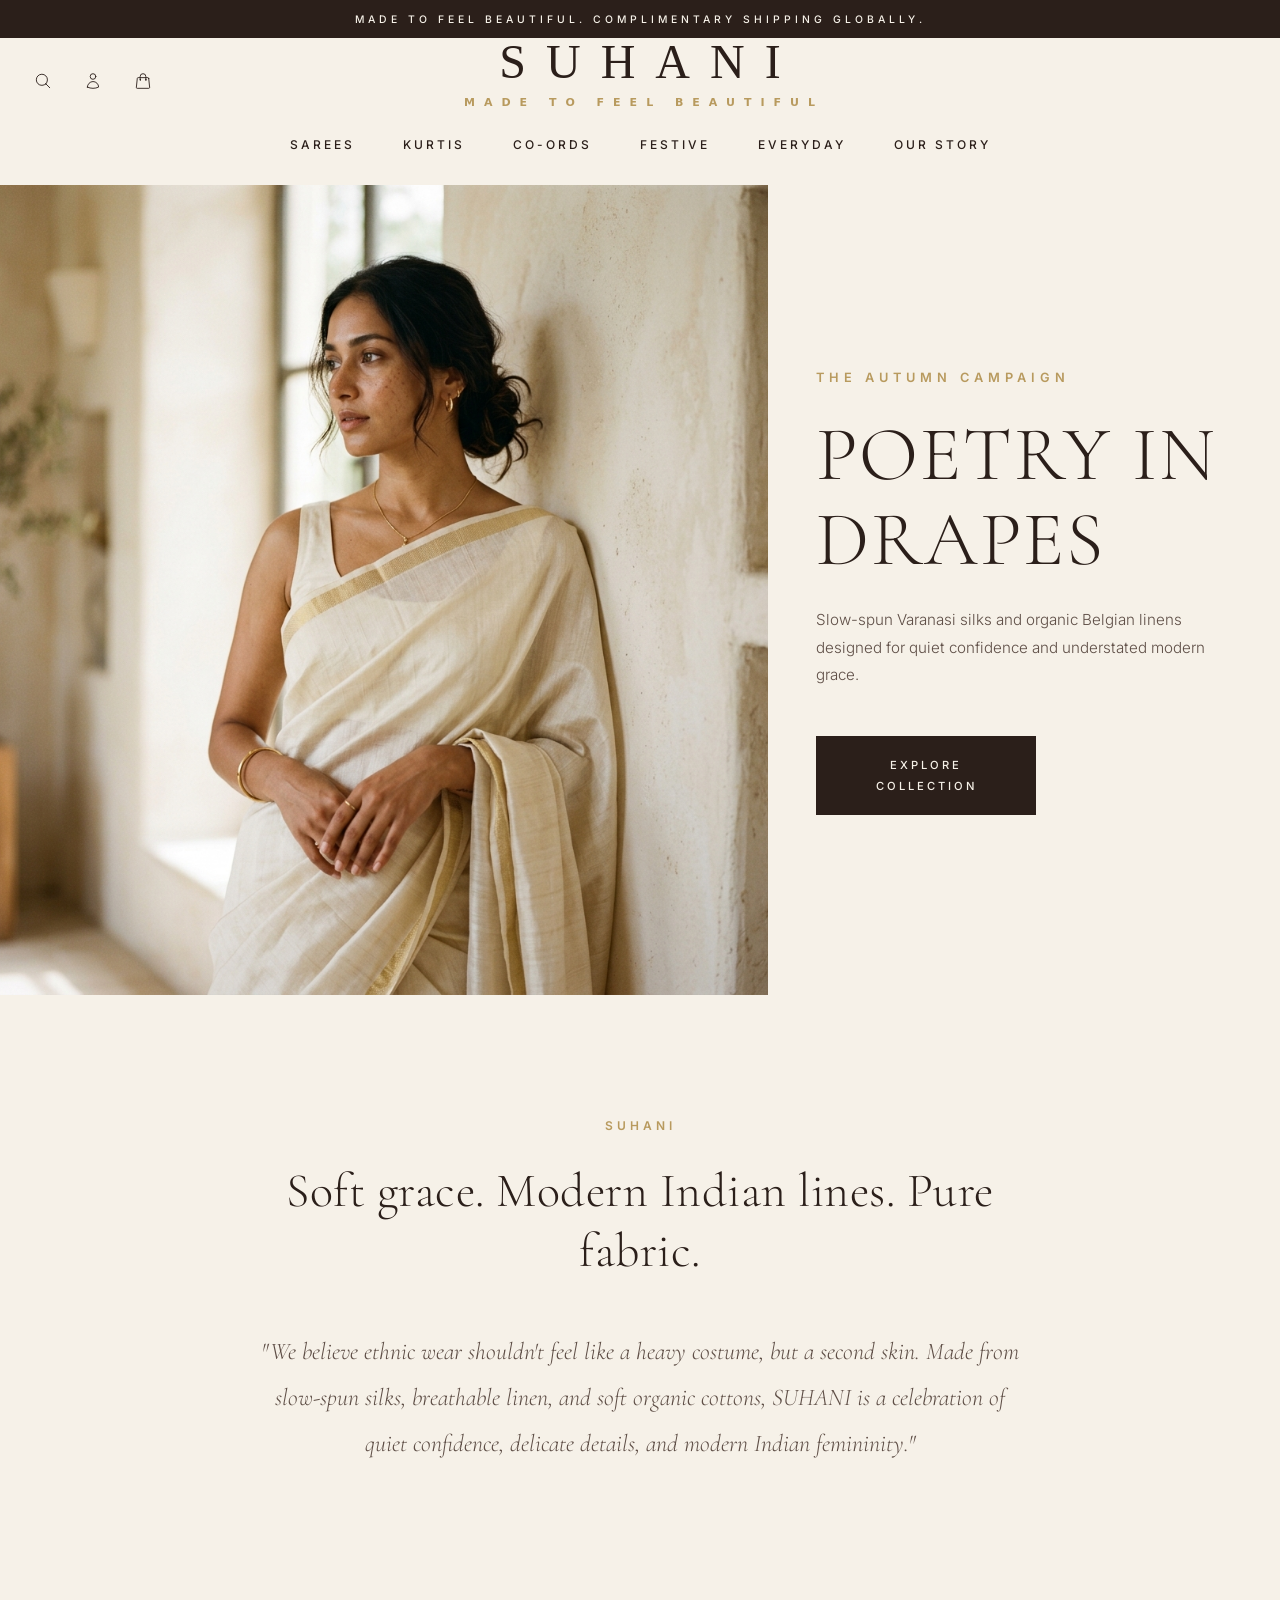
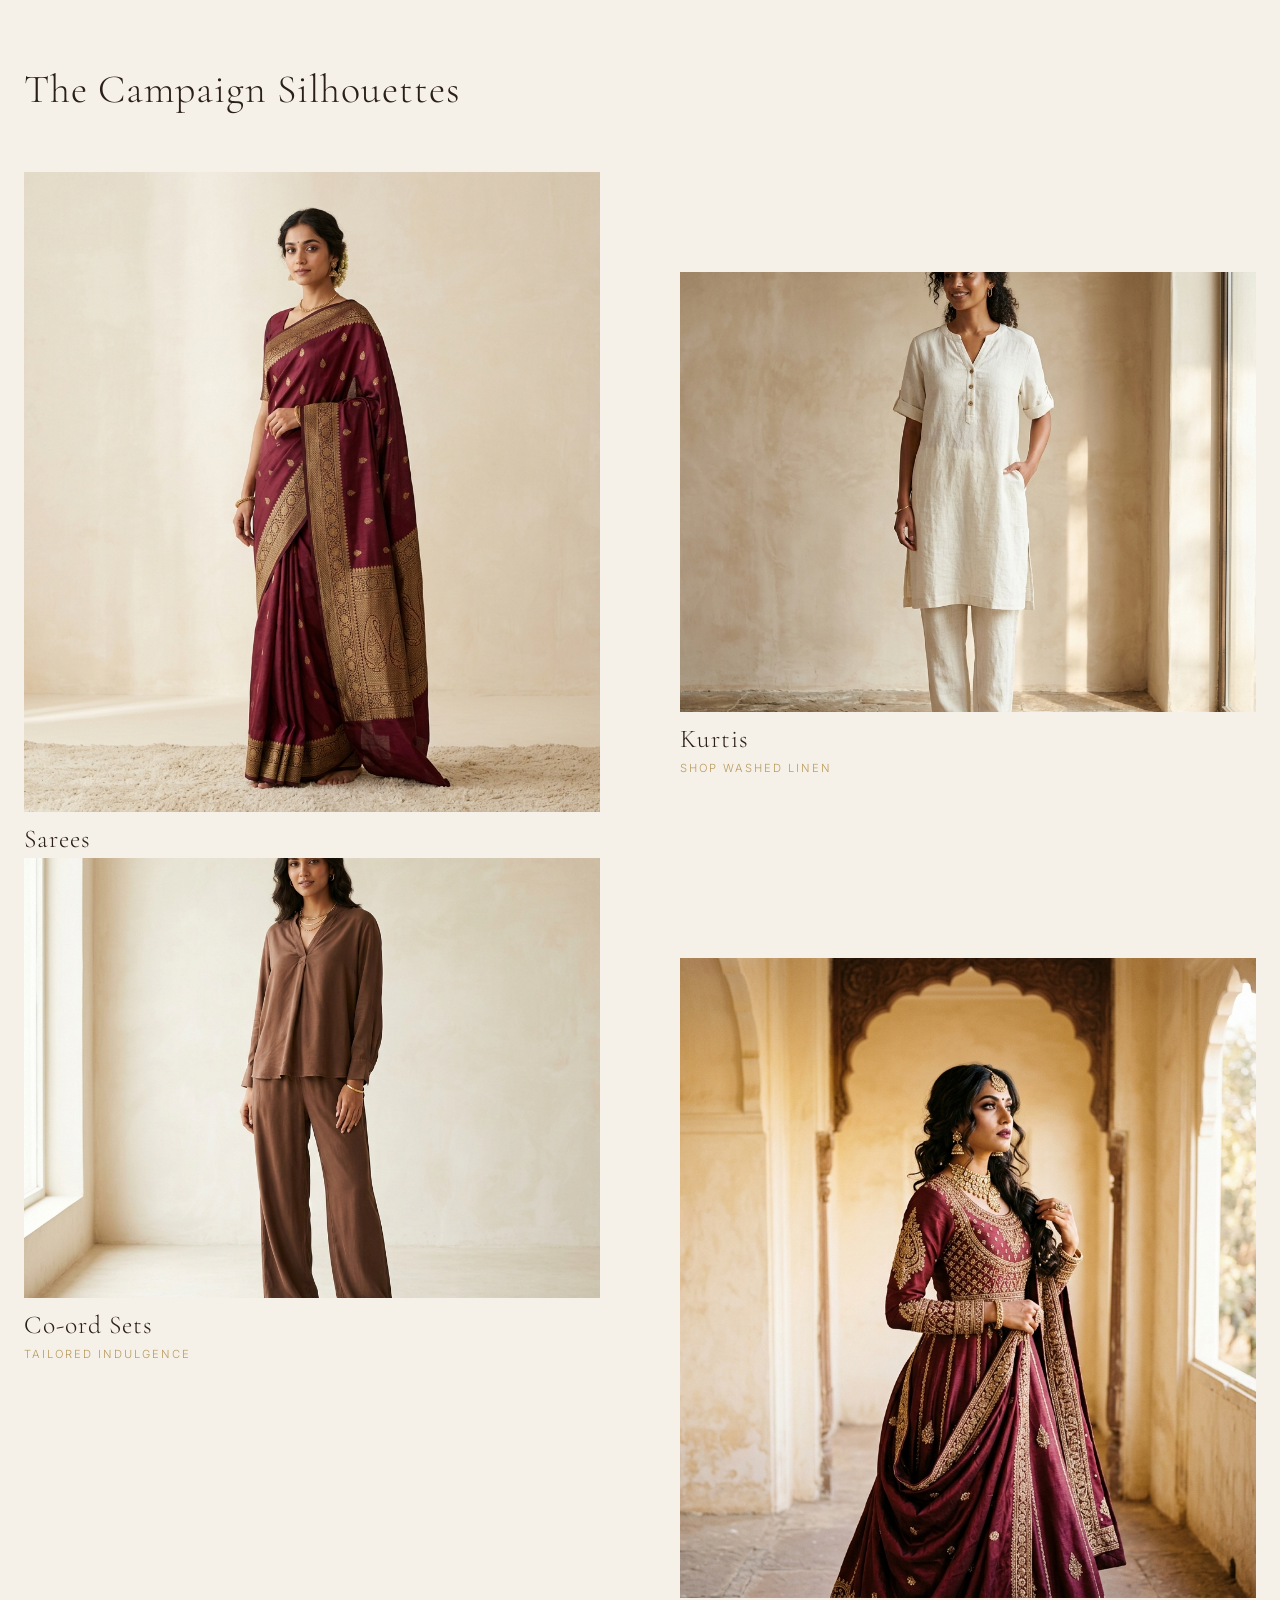
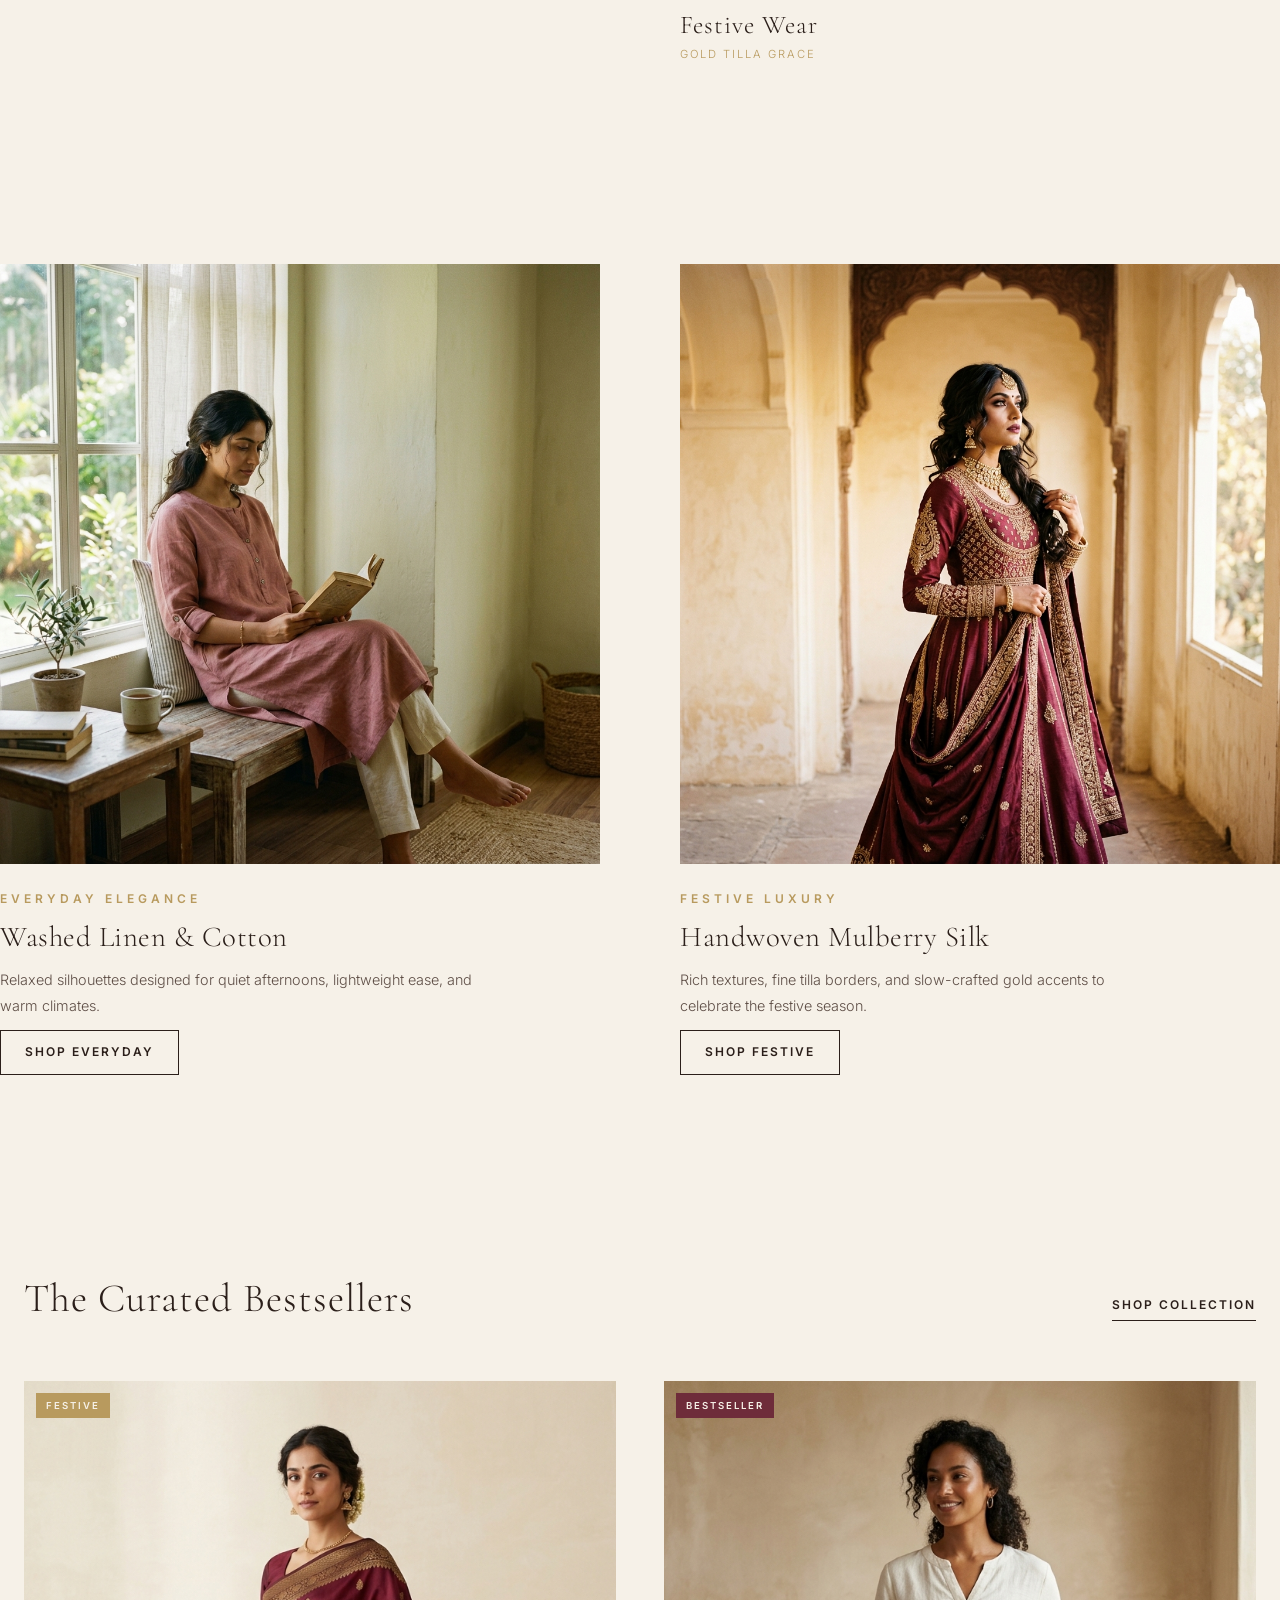
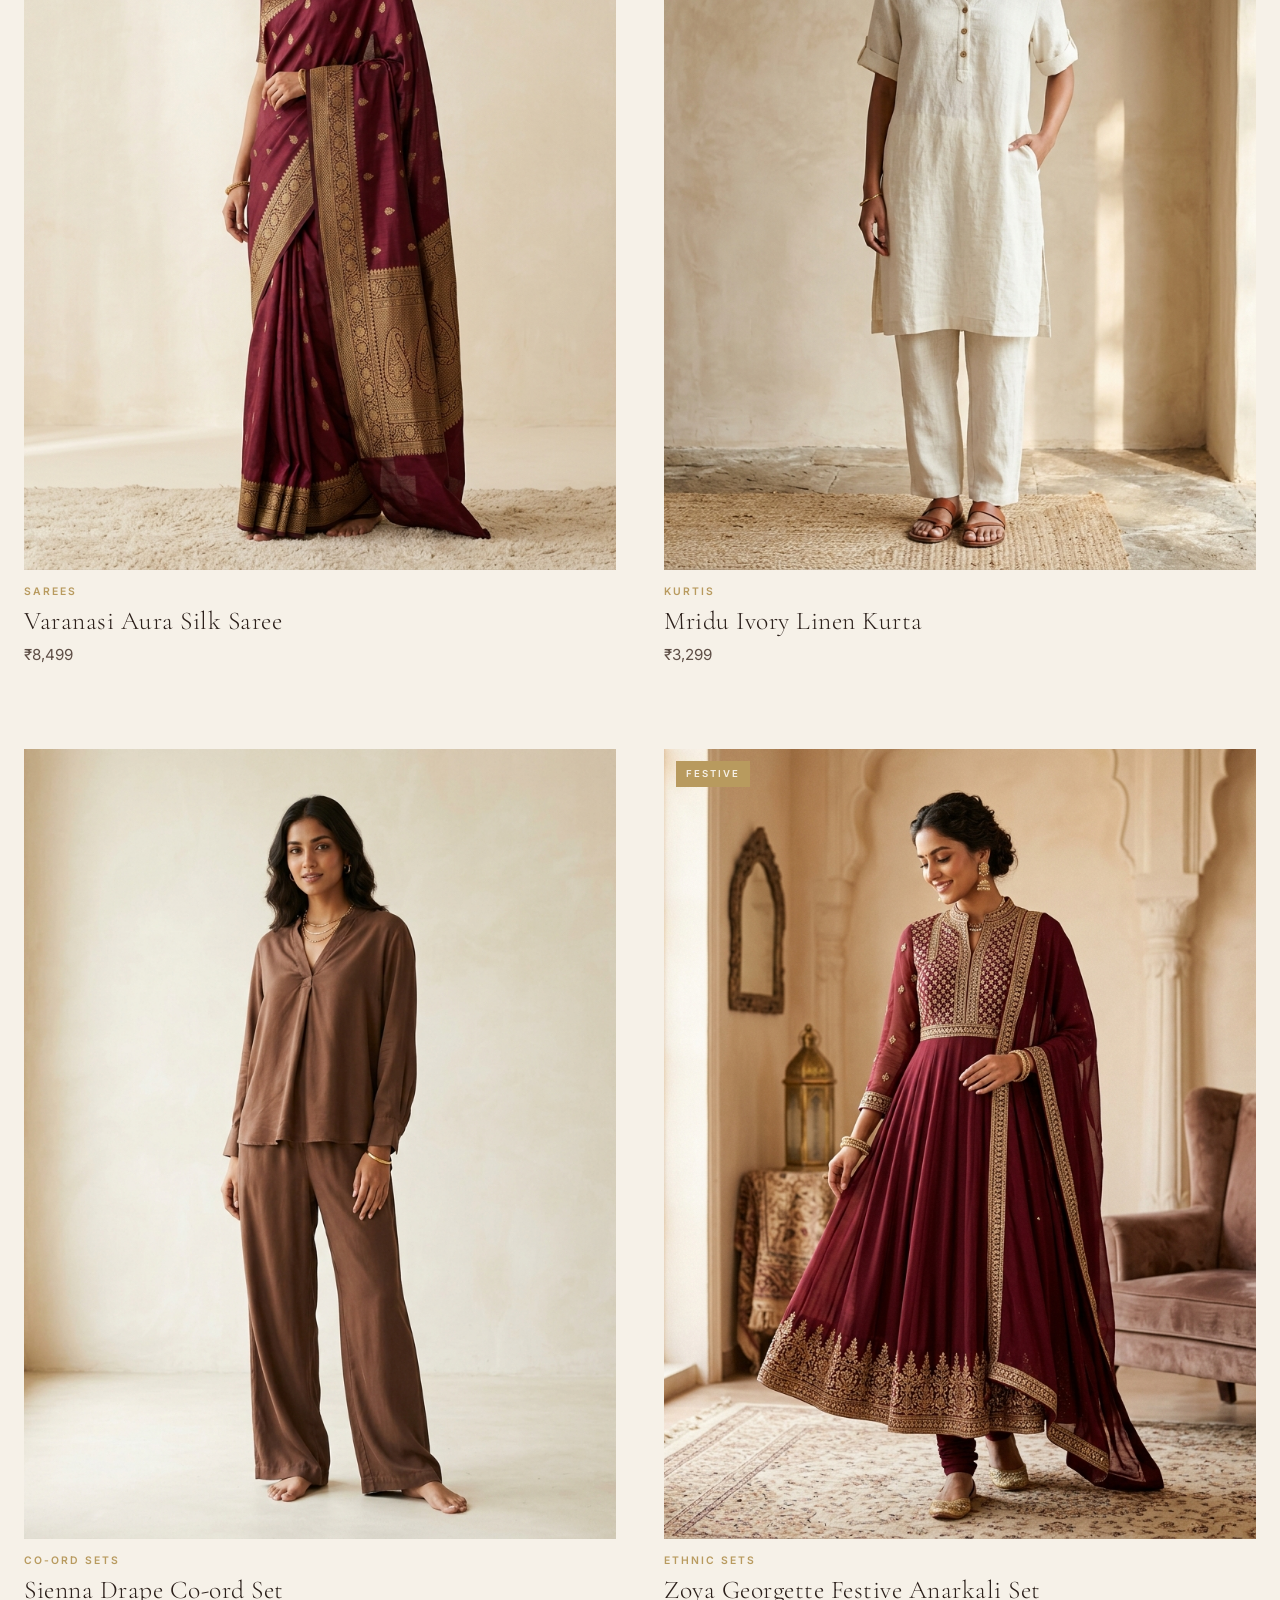
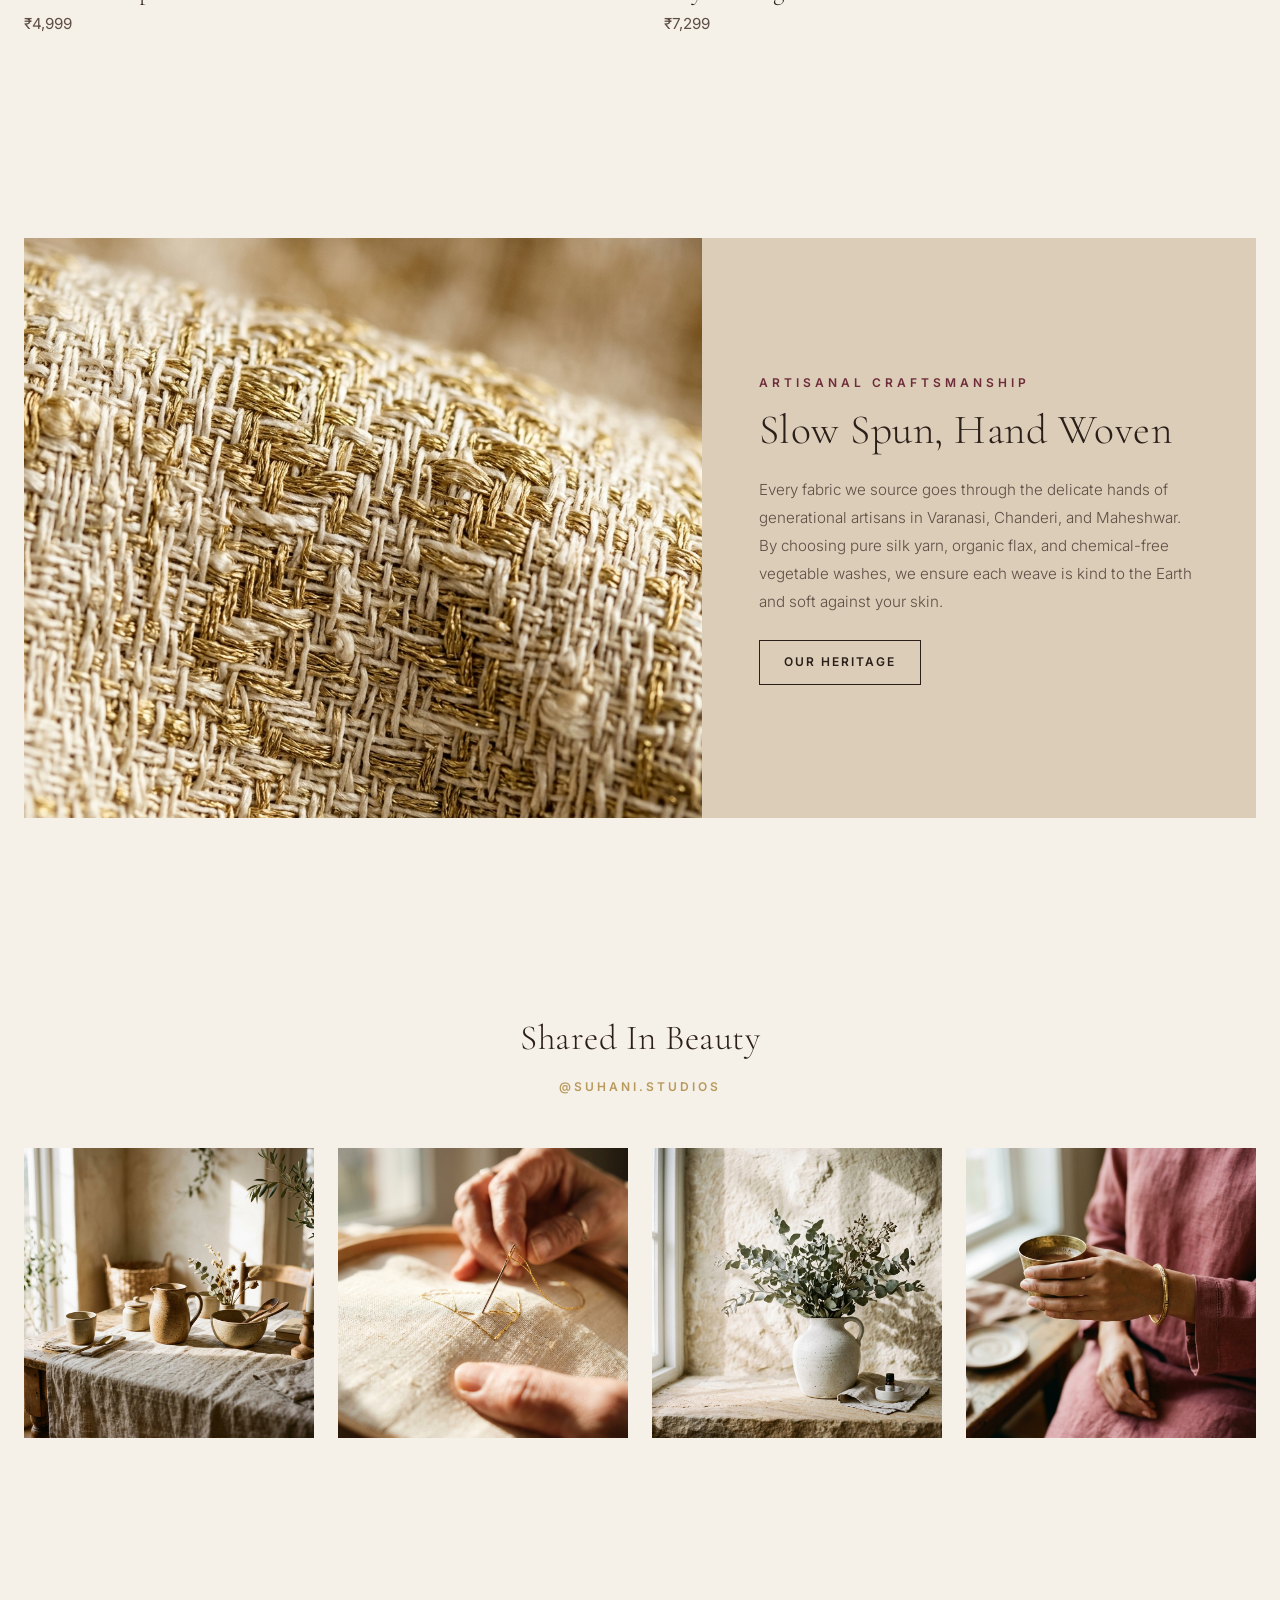
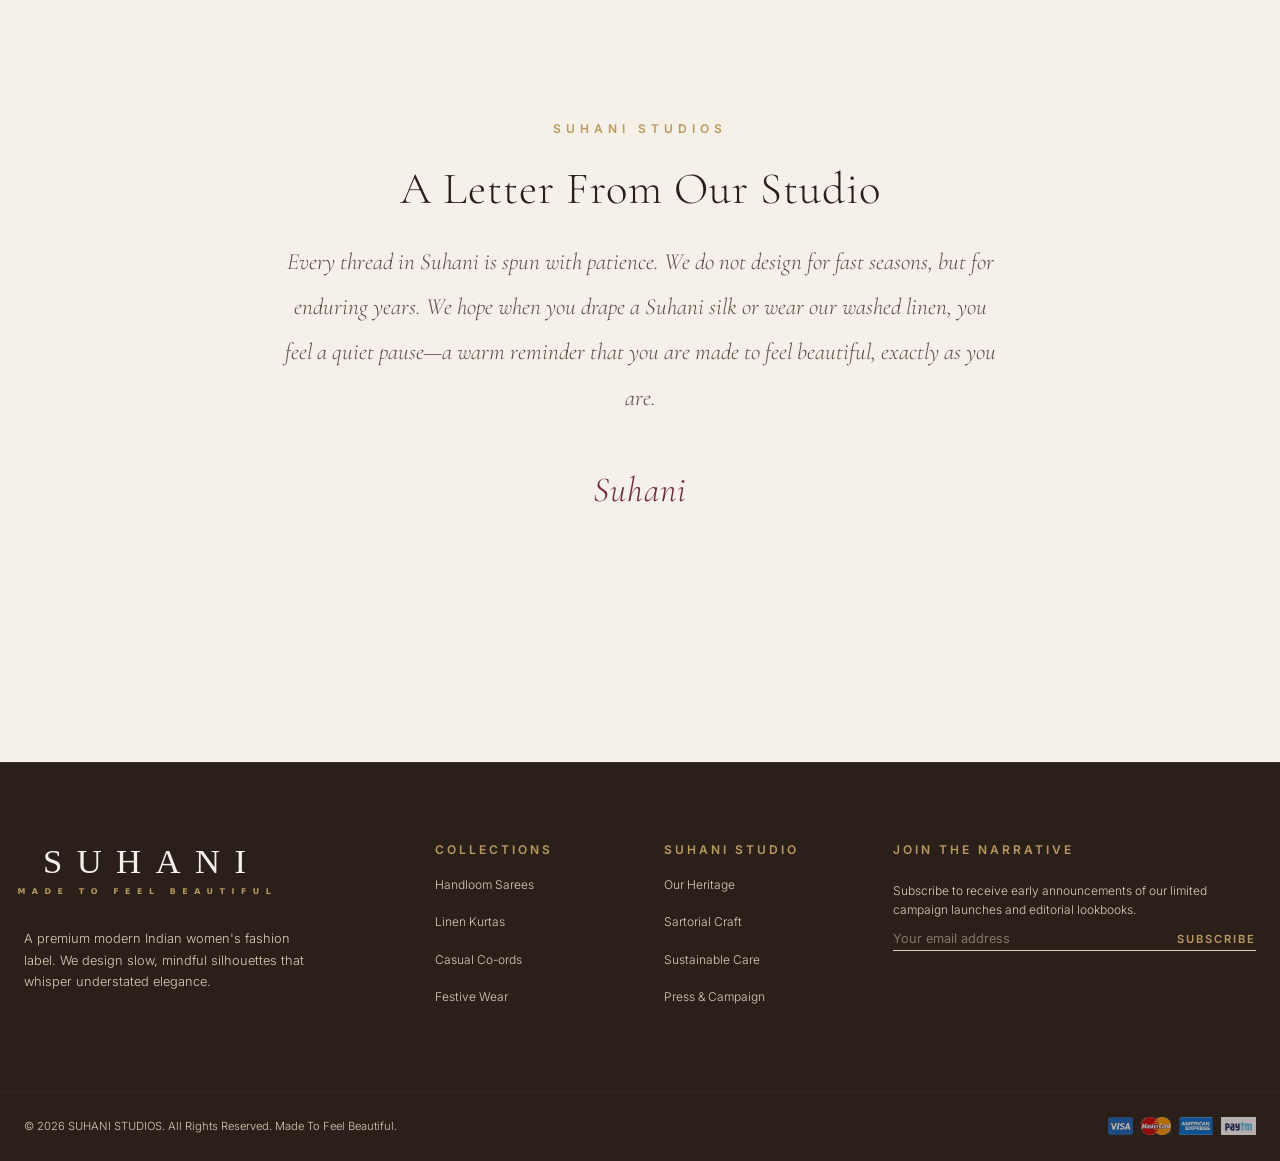
==== commit d393fd4e: "Optimize visual spacing, fix mobile header overlap and footer logo clipping" ====
--- a/index.html
+++ b/index.html
@@ -46,7 +46,7 @@
               <path stroke-linecap="round" stroke-linejoin="round" d="M21 21l-5.197-5.197m0 0A7.5 7.5 0 105.196 5.196a7.5 7.5 0 0010.604 10.604z" />
             </svg>
           </button>
-          <a href="editorial.html" class="header-icon-btn" aria-label="About Suhani">
+          <a href="editorial.html" class="header-icon-btn hide-on-mobile" aria-label="About Suhani">
             <svg xmlns="http://www.w3.org/2000/svg" fill="none" viewBox="0 0 24 24" stroke-width="1.5" stroke="currentColor">
               <path stroke-linecap="round" stroke-linejoin="round" d="M15.75 6a3.75 3.75 0 11-7.5 0 3.75 3.75 0 017.5 0zM4.501 20.118a7.5 7.5 0 0114.998 0A17.933 17.933 0 0112 21.75c-2.676 0-5.216-.584-7.499-1.632z" />
             </svg>
--- a/css/variables.css
+++ b/css/variables.css
@@ -26,12 +26,12 @@
   --font-sans: 'Inter', system-ui, -apple-system, sans-serif;
 
   /* Spacing Scale (Highly breathing, campaign style - visual fixes) */
-  --spacing-xs: 1rem;      /* 16px */
-  --spacing-sm: 2rem;      /* 32px */
-  --spacing-md: 4.5rem;    /* 72px */
-  --spacing-lg: 8rem;      /* 128px */
-  --spacing-xl: 12rem;     /* 192px */
-  --spacing-xxl: 16rem;    /* 256px */
+  --spacing-xs: 0.75rem;   /* 12px */
+  --spacing-sm: 1.5rem;    /* 24px */
+  --spacing-md: 3rem;      /* 48px */
+  --spacing-lg: 5rem;      /* 80px */
+  --spacing-xl: 7.5rem;    /* 120px */
+  --spacing-xxl: 10rem;    /* 160px */
 
   /* Container Boundaries */
   --container-max-width: 1300px;
--- a/css/main.css
+++ b/css/main.css
@@ -629,10 +629,10 @@
 }
 
 .footer-logo {
-  height: 75px;
+  height: 65px;
   width: auto;
   align-self: flex-start;
-  margin-left: -10px;
+  margin-left: -42px;
   margin-bottom: 8px;
 }
 
@@ -767,12 +767,30 @@
   }
   
   .header-container {
-    padding: var(--spacing-xs) var(--spacing-sm);
+    padding: 10px var(--spacing-xs);
     gap: 0;
   }
 
+  .header-icons {
+    gap: 6px;
+  }
+
+  .header-icon-btn {
+    width: 32px;
+    height: 32px;
+  }
+
+  .header-icon-btn svg {
+    width: 16px;
+    height: 16px;
+  }
+
   .header-logo-center {
-    height: 38px;
+    height: 28px;
+  }
+  
+  .hide-on-mobile {
+    display: none !important;
   }
   
   .footer-container {
--- a/css/home.css
+++ b/css/home.css
@@ -144,6 +144,9 @@
 }
 
 @media (max-width: 768px) {
+  .manifesto-section {
+    padding: var(--spacing-lg) var(--spacing-sm);
+  }
   .manifesto-title {
     font-size: 2.2rem;
   }
@@ -266,6 +269,9 @@
 }
 
 @media (max-width: 768px) {
+  .category-section {
+    padding: var(--spacing-md) var(--spacing-sm);
+  }
   .category-grid {
     grid-template-columns: 1fr;
     gap: var(--spacing-md);
@@ -580,6 +586,10 @@
 }
 
 @media (max-width: 992px) {
+  .craftsmanship-section {
+    margin: var(--spacing-lg) auto;
+  }
+  
   .craftsmanship-grid {
     grid-template-columns: 1fr;
   }
@@ -725,6 +735,10 @@
 }
 
 @media (max-width: 768px) {
+  .brand-signoff-section {
+    padding: var(--spacing-lg) var(--spacing-sm);
+    margin-top: var(--spacing-md);
+  }
   .signoff-title {
     font-size: 2rem;
   }
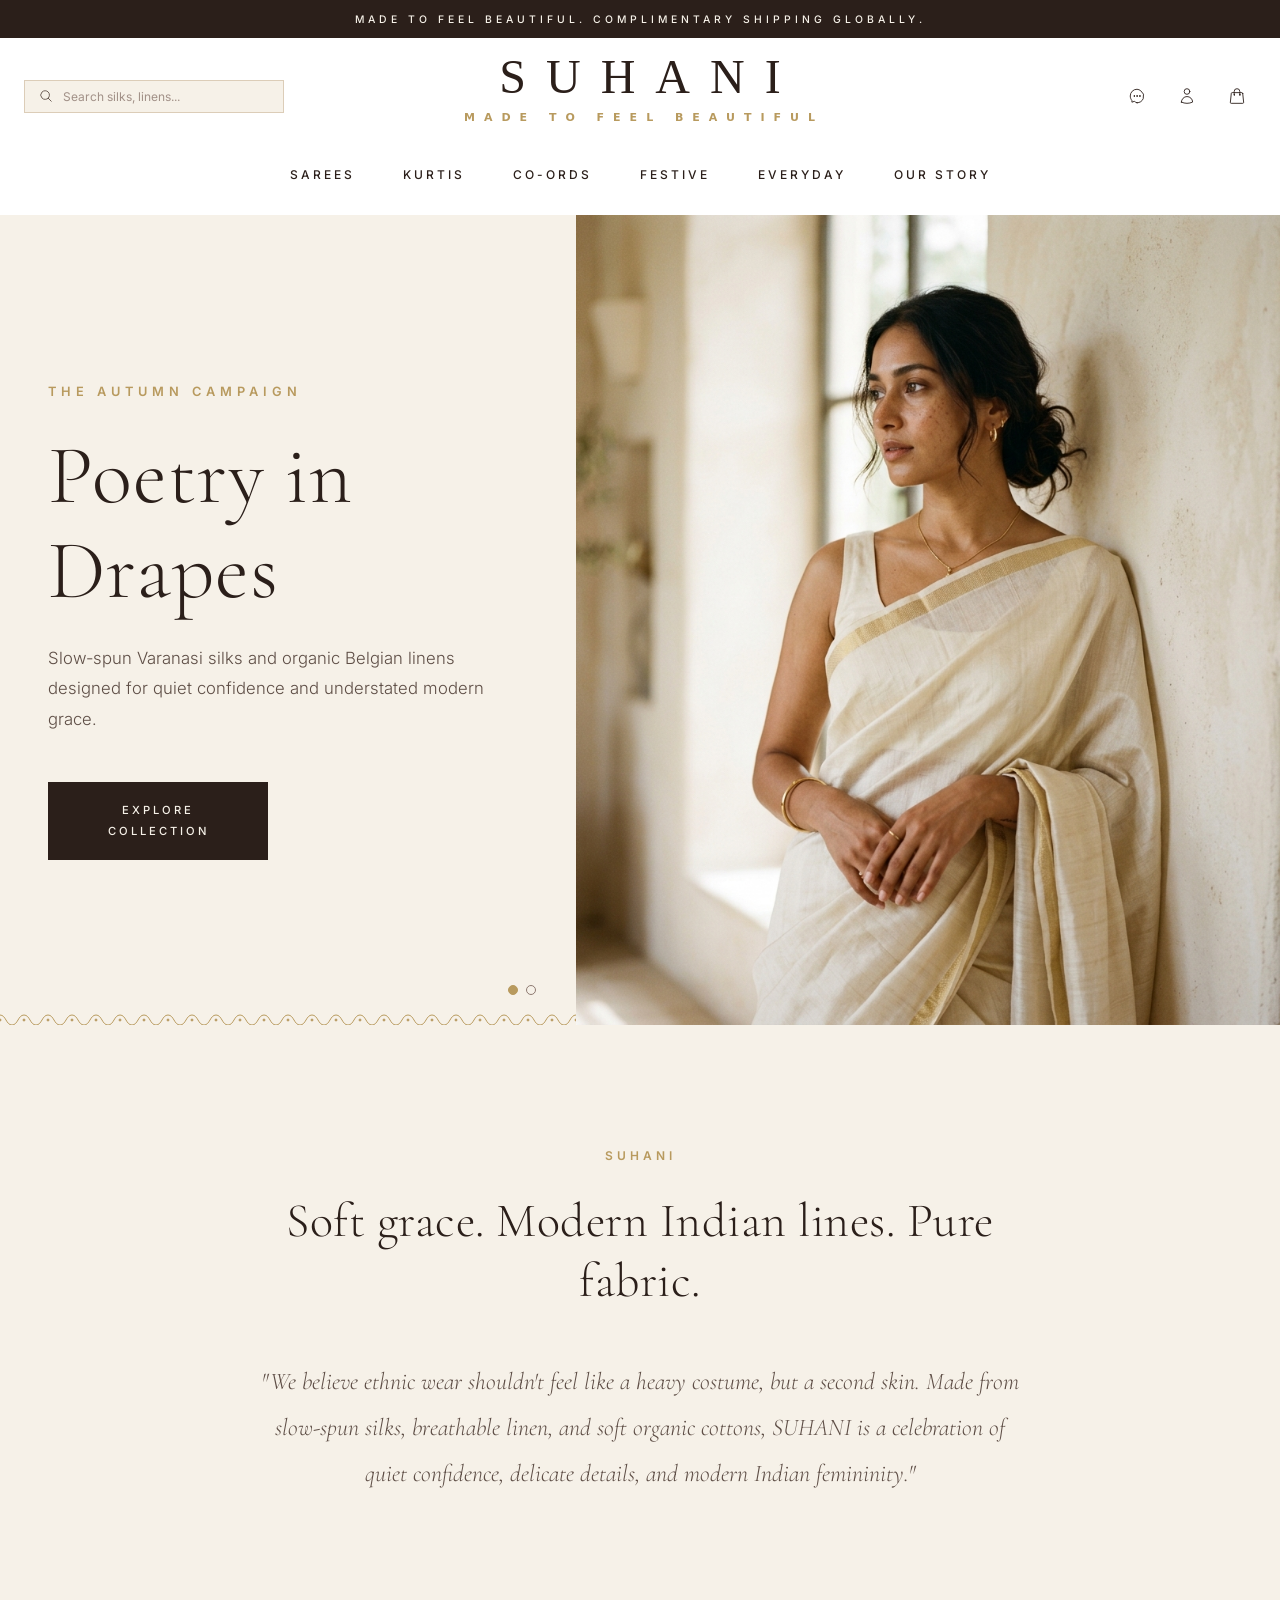
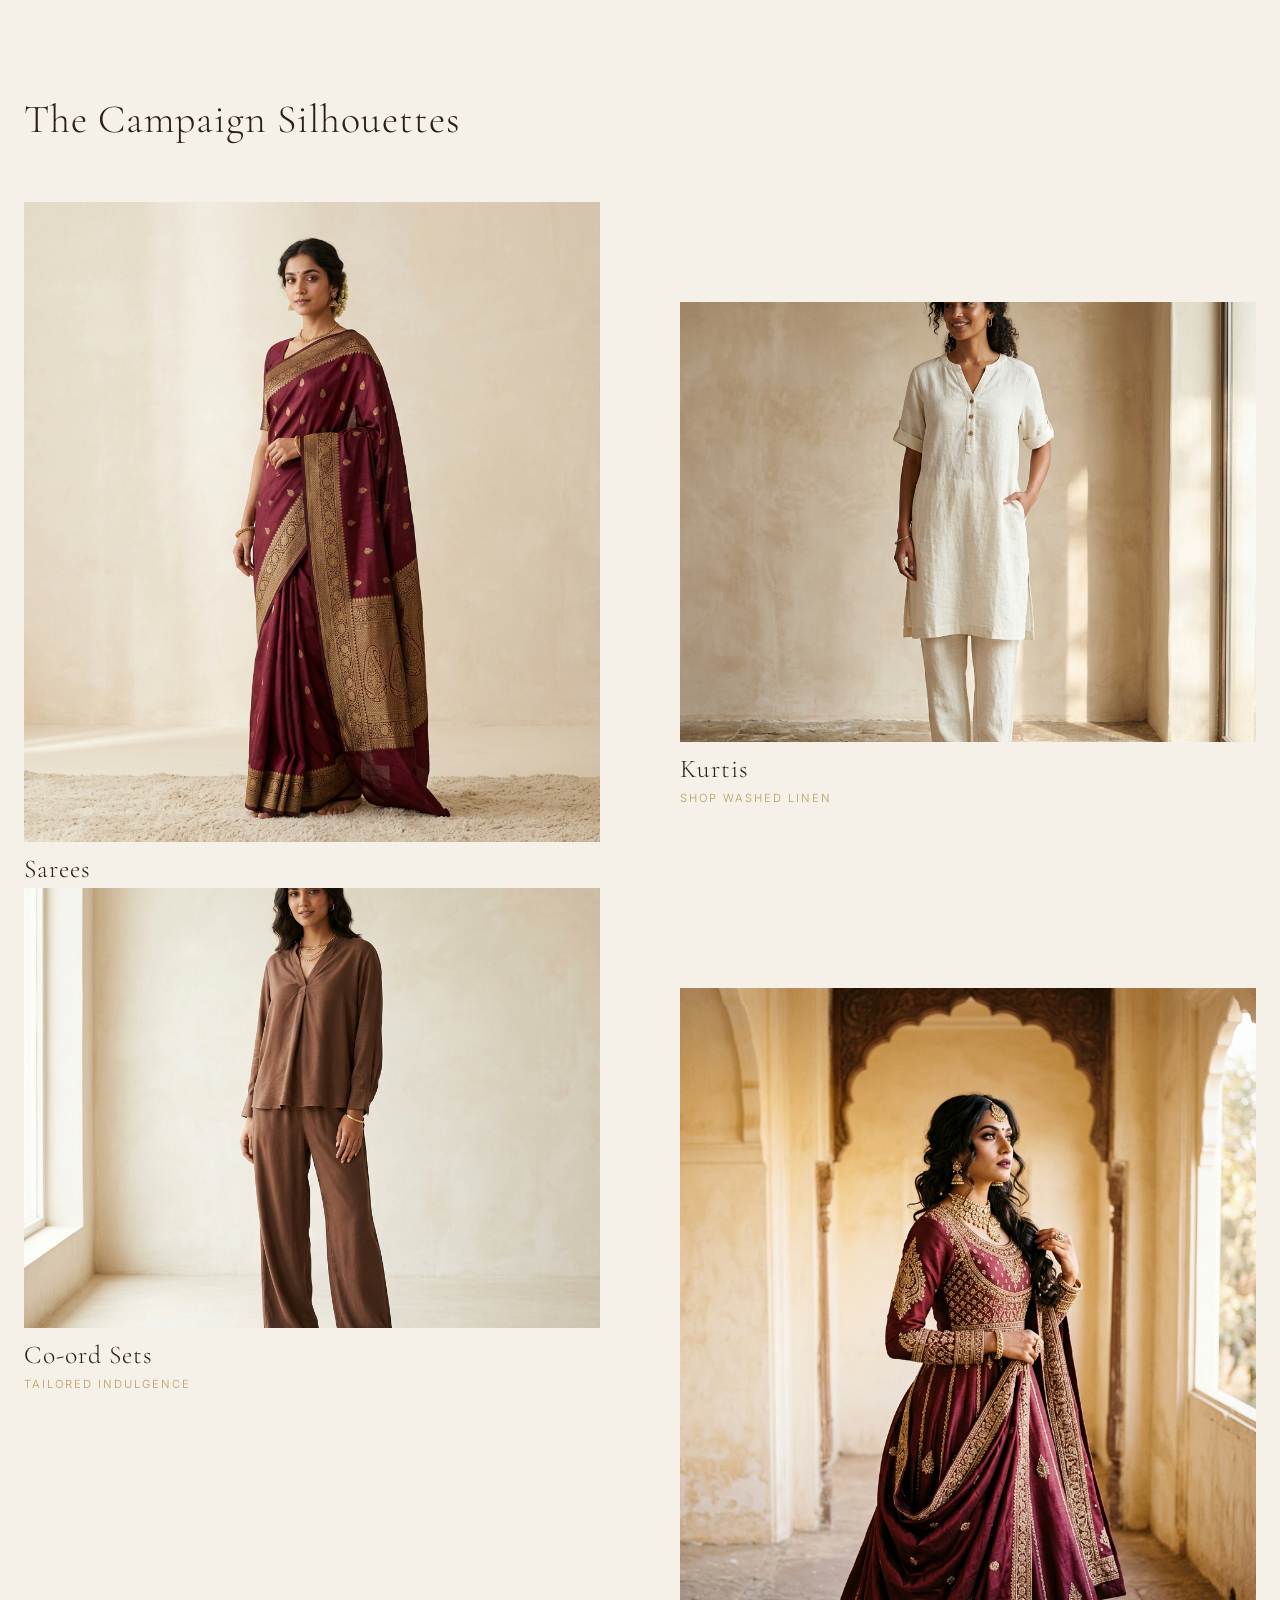
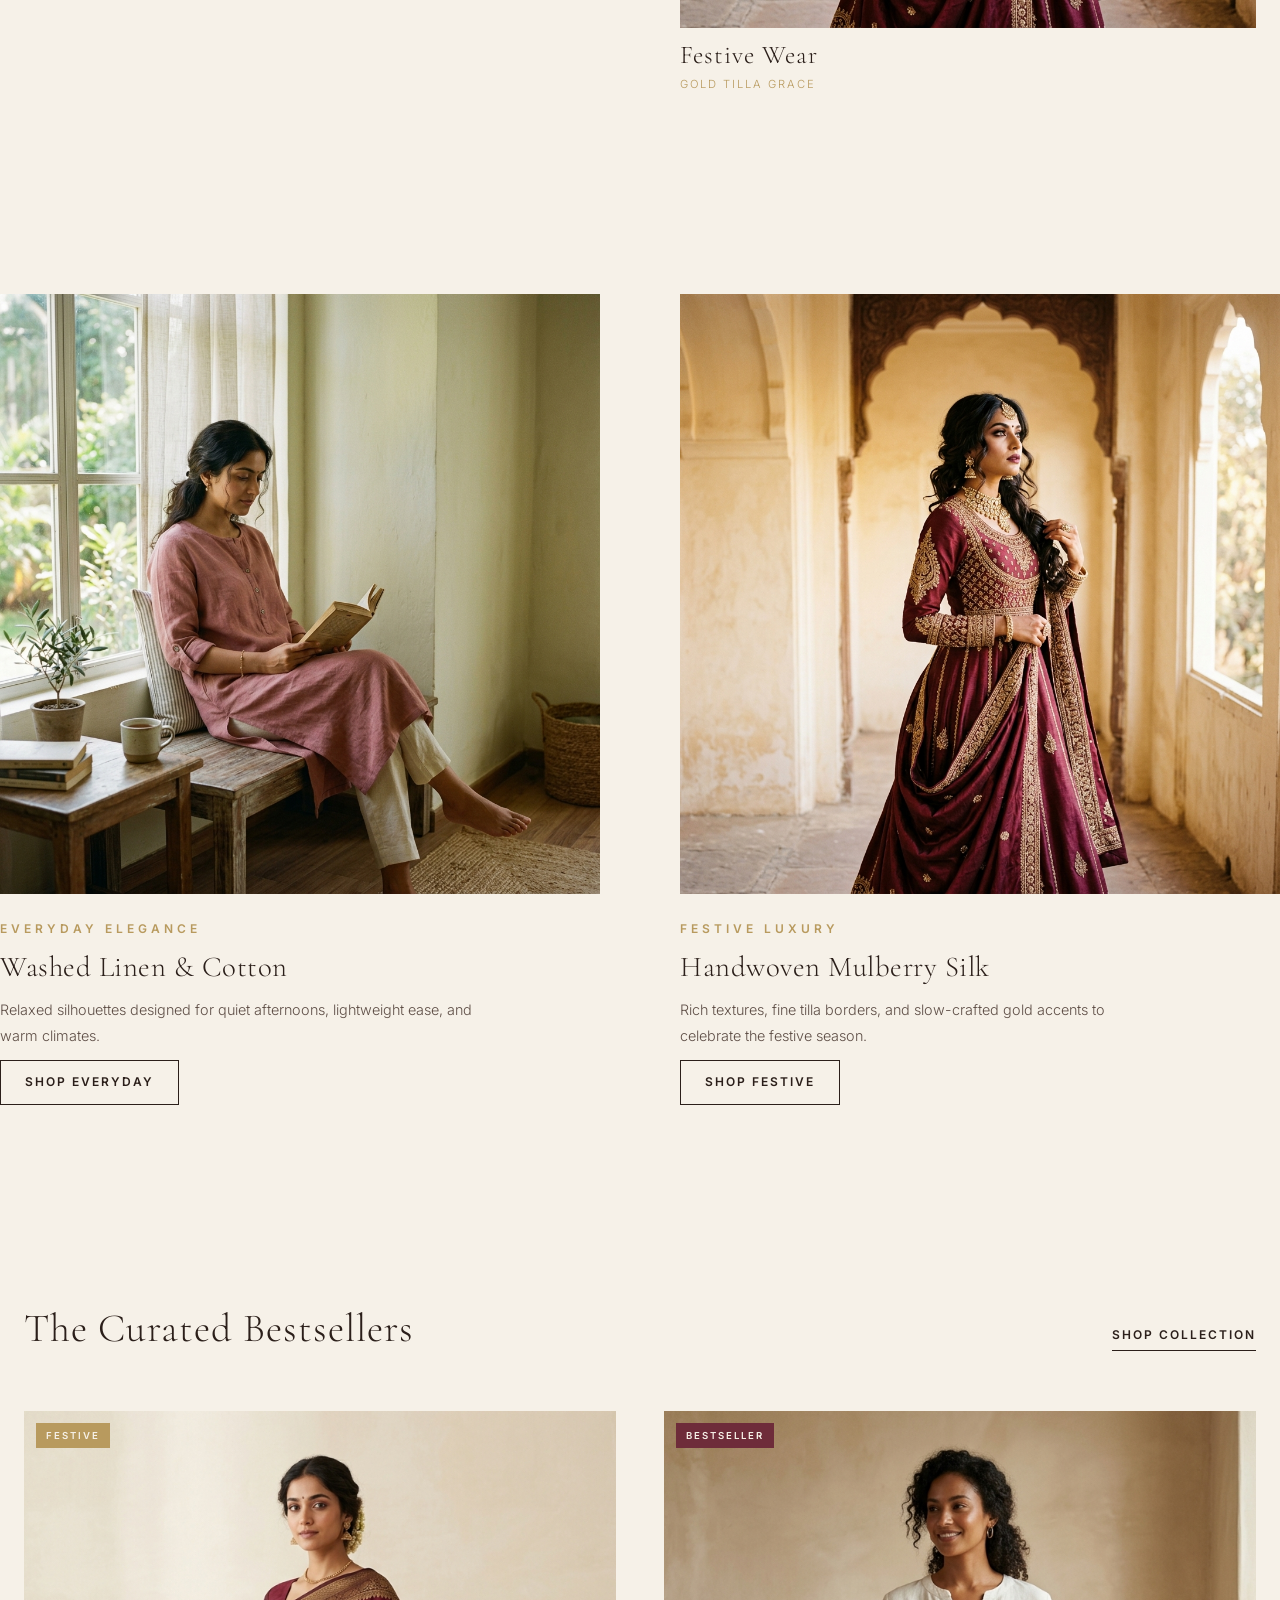
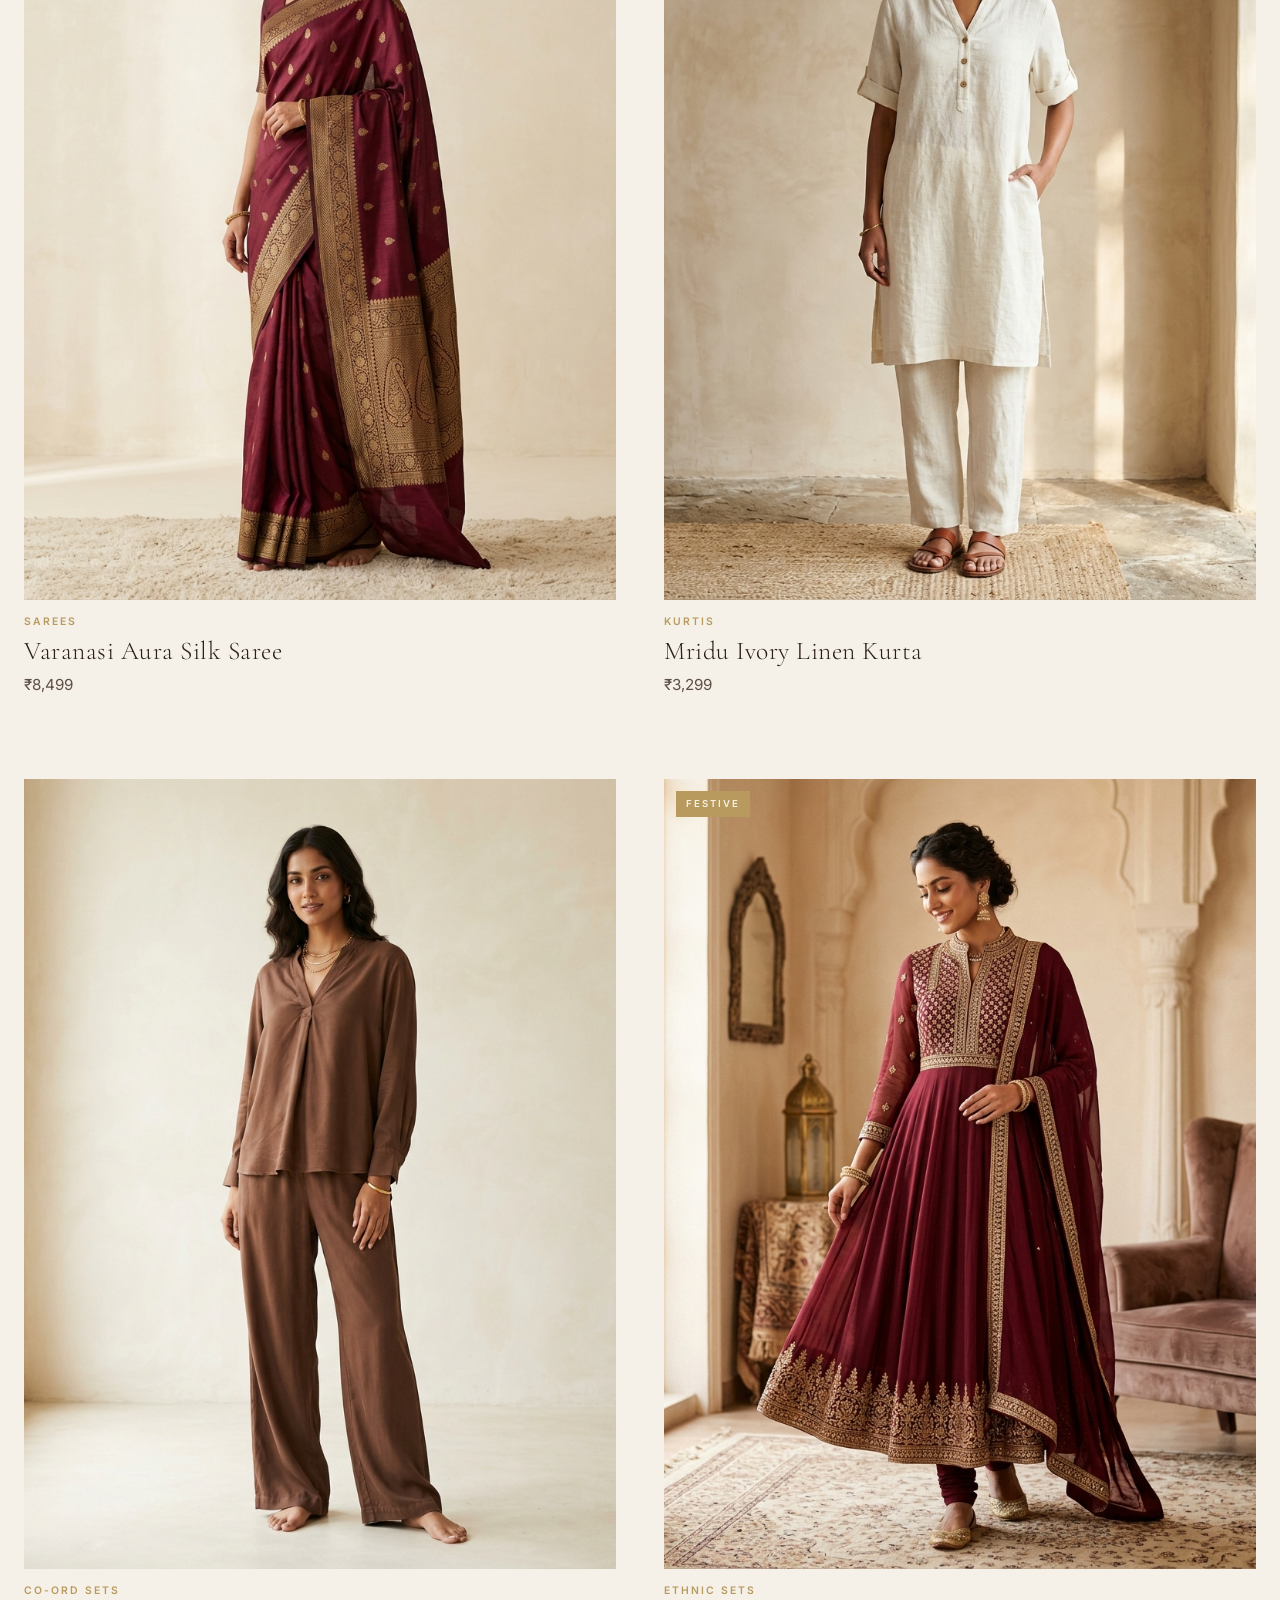
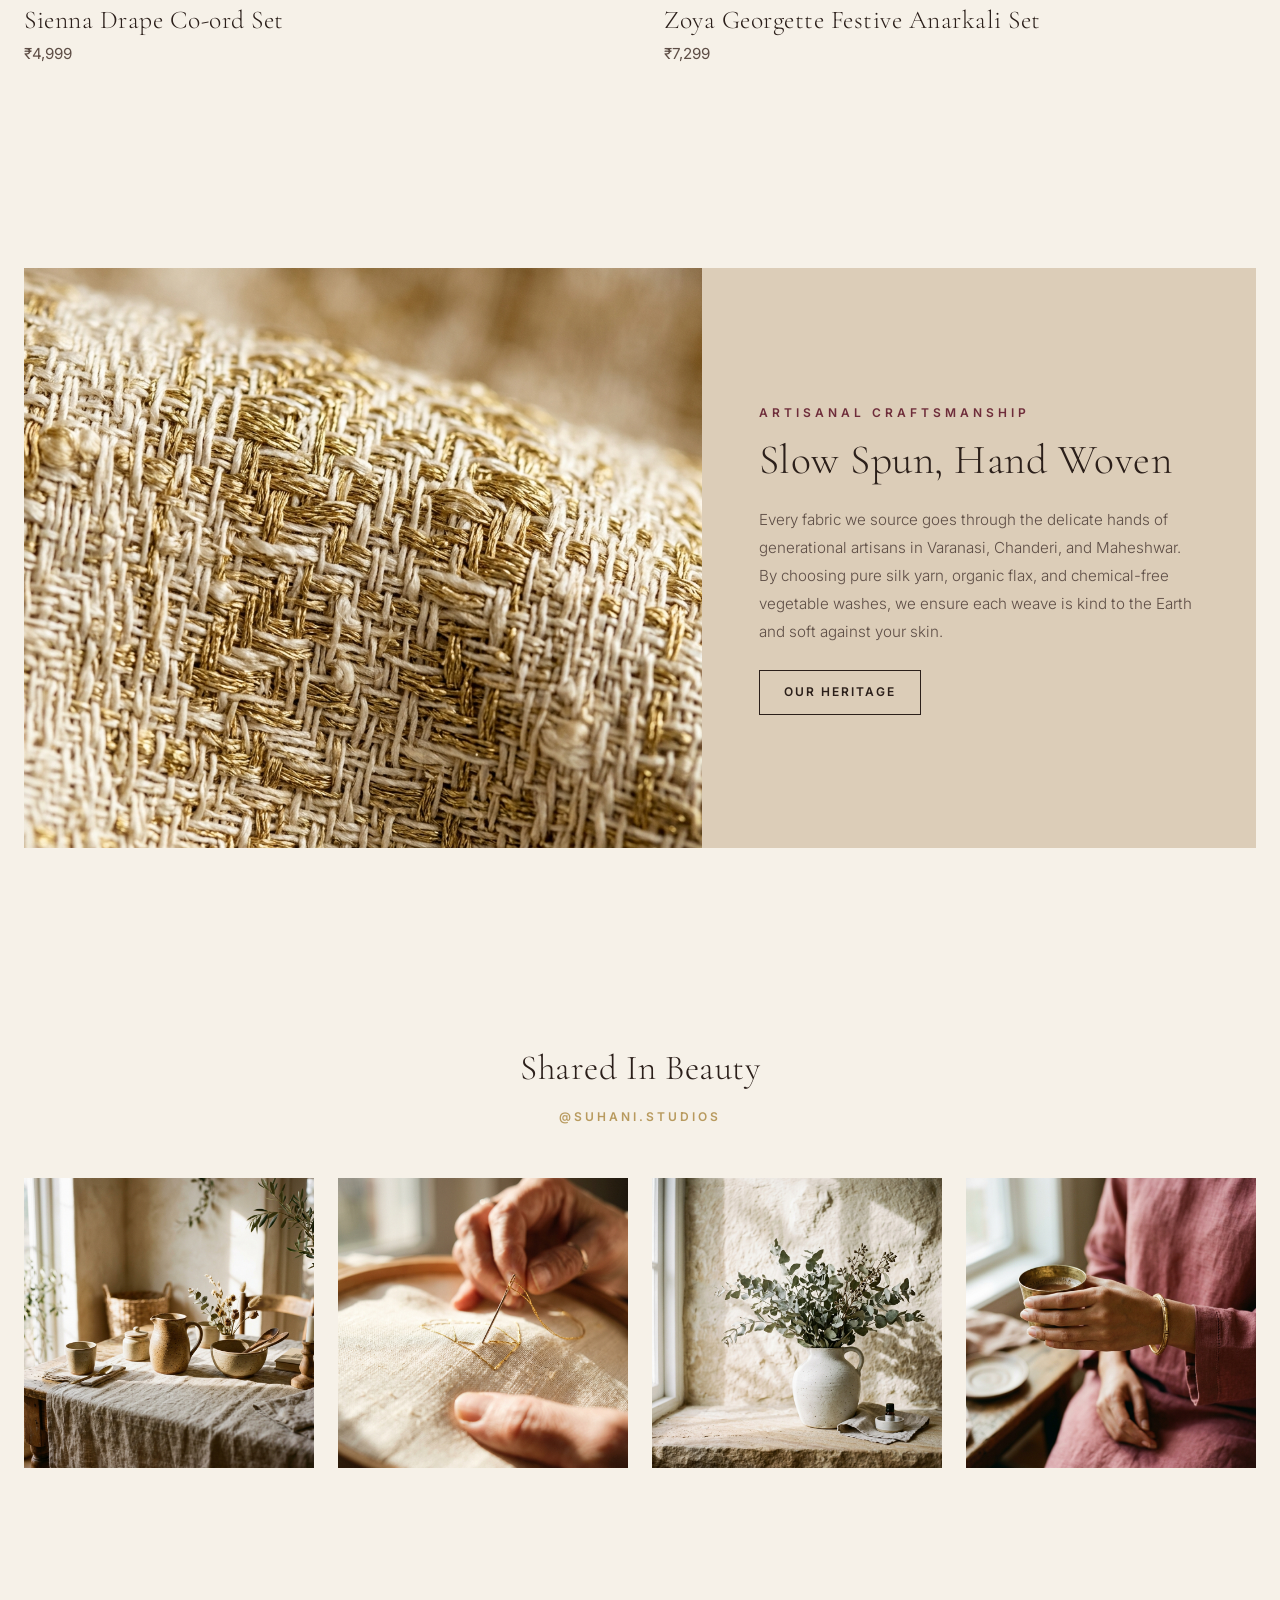
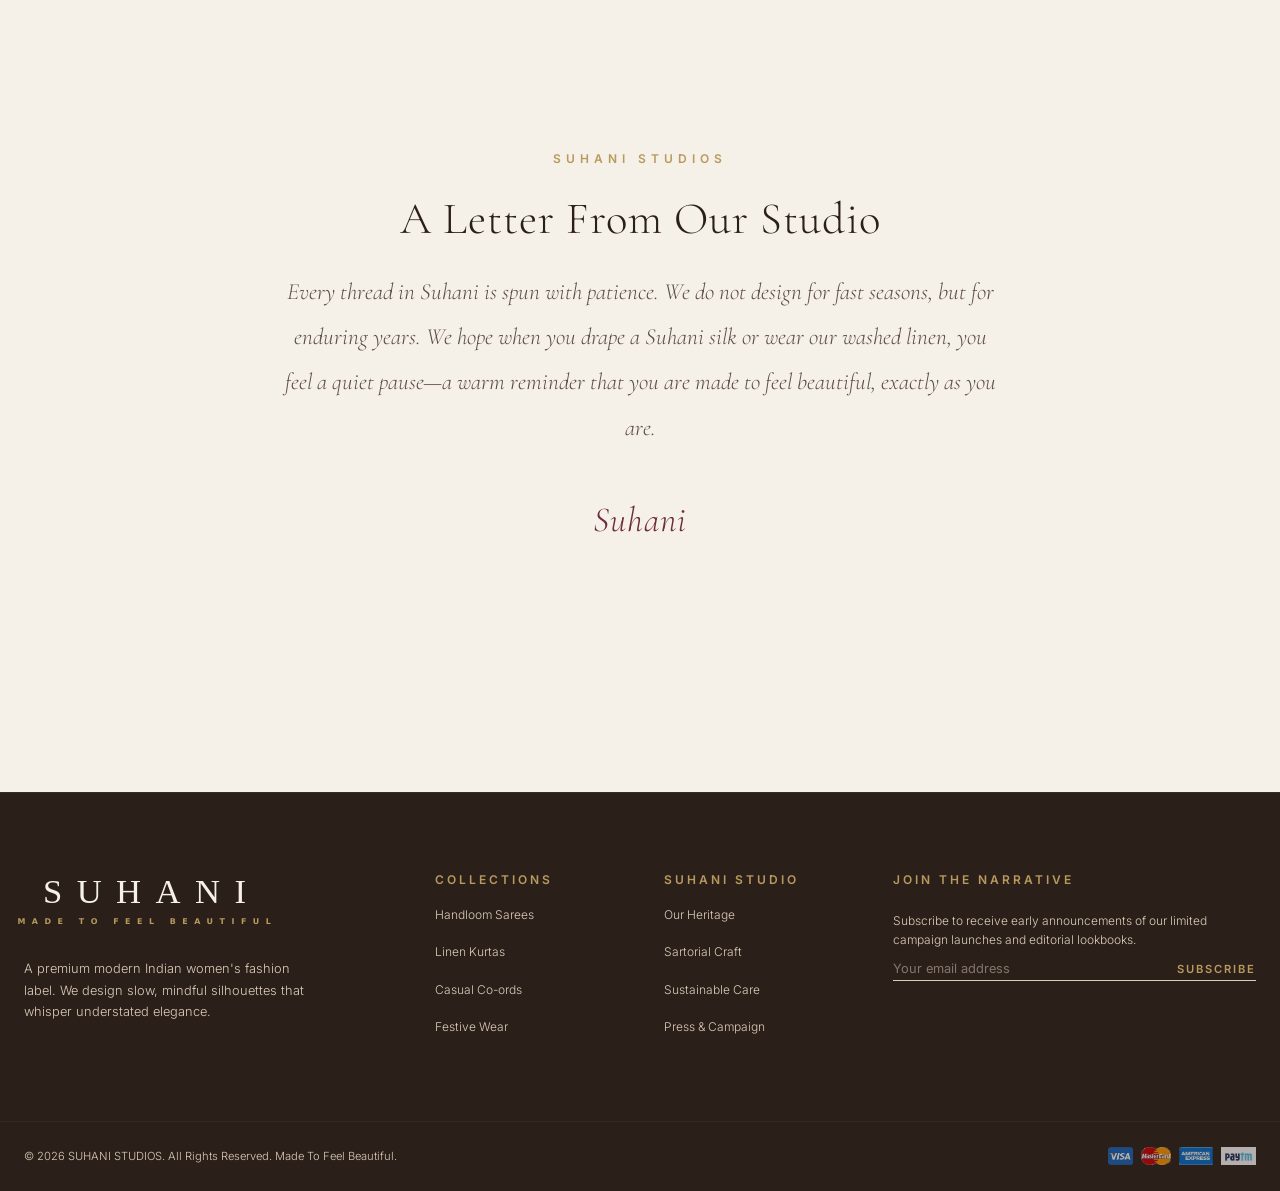
==== commit 97577cea: "Design: Redesign header layout and enhance split hero panel aesthetics" ====
--- a/index.html
+++ b/index.html
@@ -25,32 +25,55 @@
   <header class="site-header">
     <div class="header-container">
       <div class="header-top-row">
-        <!-- Burger Trigger (Mobile) -->
-        <button class="header-icon-btn mobile-menu-trigger" aria-label="Open navigation menu">
-          <svg xmlns="http://www.w3.org/2000/svg" fill="none" viewBox="0 0 24 24" stroke-width="1.5" stroke="currentColor">
-            <path stroke-linecap="round" stroke-linejoin="round" d="M3.75 6.75h16.5M3.75 12h16.5m-16.5 5.25h16.5" />
-          </svg>
-        </button>
-
-        <!-- Centered Logo Brand Authority -->
+        <!-- Left Column: Search Bar (Desktop) / Burger (Mobile) -->
+        <div class="header-left-col">
+          <!-- Burger Trigger (Mobile) -->
+          <button class="header-icon-btn mobile-menu-trigger" aria-label="Open navigation menu">
+            <svg xmlns="http://www.w3.org/2000/svg" fill="none" viewBox="0 0 24 24" stroke-width="1.5" stroke="currentColor">
+              <path stroke-linecap="round" stroke-linejoin="round" d="M3.75 6.75h16.5M3.75 12h16.5m-16.5 5.25h16.5" />
+            </svg>
+          </button>
+          
+          <!-- Search Bar (Desktop-only, hidden on mobile) -->
+          <div class="header-search-bar search-trigger hide-on-mobile" aria-label="Search products">
+            <svg xmlns="http://www.w3.org/2000/svg" fill="none" viewBox="0 0 24 24" stroke-width="1.5" stroke="currentColor">
+              <path stroke-linecap="round" stroke-linejoin="round" d="M21 21l-5.197-5.197m0 0A7.5 7.5 0 105.196 5.196a7.5 7.5 0 0010.604 10.604z" />
+            </svg>
+            <input type="text" class="header-search-input" placeholder="Search silks, linens..." readonly>
+          </div>
+        </div>
+
+        <!-- Center Column: Logo -->
         <div class="header-logo-center">
           <a href="index.html">
             <img src="assets/logo/logo-dark.svg" alt="SUHANI Logo" class="header-logo">
           </a>
         </div>
 
-        <!-- Utility Icons -->
+        <!-- Right Column: Utility Icons -->
         <div class="header-icons">
-          <button class="header-icon-btn search-trigger" aria-label="Open search overlay">
+          <!-- Search Trigger (Mobile-only, hidden on desktop) -->
+          <button class="header-icon-btn search-trigger hide-on-desktop" aria-label="Open search overlay">
             <svg xmlns="http://www.w3.org/2000/svg" fill="none" viewBox="0 0 24 24" stroke-width="1.5" stroke="currentColor">
               <path stroke-linecap="round" stroke-linejoin="round" d="M21 21l-5.197-5.197m0 0A7.5 7.5 0 105.196 5.196a7.5 7.5 0 0010.604 10.604z" />
             </svg>
           </button>
+          
+          <!-- WhatsApp Chat Link (Desktop-only) -->
+          <a href="https://wa.me/918154000063" target="_blank" class="whatsapp-link hide-on-mobile" aria-label="Chat on WhatsApp">
+            <svg xmlns="http://www.w3.org/2000/svg" fill="none" viewBox="0 0 24 24" stroke-width="1.5" stroke="currentColor">
+              <path stroke-linecap="round" stroke-linejoin="round" d="M8.625 12a.375.375 0 11-.75 0 .375.375 0 01.75 0zm0 0H8.25m4.125 0a.375.375 0 11-.75 0 .375.375 0 01.75 0zm0 0H12m4.125 0a.375.375 0 11-.75 0 .375.375 0 01.75 0zm0 0h-.375M12 21a9.003 9.003 0 008.354-5.646 9.003 9.003 0 00-3.354-10.354A9.003 9.003 0 0012 3a9 9 0 00-9 9c0 2.234.812 4.277 2.154 5.846L5.25 20.25l3.154-1.154A8.966 8.966 0 0012 21z" />
+            </svg>
+          </a>
+          
+          <!-- User Profile Icon (Desktop-only) -->
           <a href="editorial.html" class="header-icon-btn hide-on-mobile" aria-label="About Suhani">
             <svg xmlns="http://www.w3.org/2000/svg" fill="none" viewBox="0 0 24 24" stroke-width="1.5" stroke="currentColor">
               <path stroke-linecap="round" stroke-linejoin="round" d="M15.75 6a3.75 3.75 0 11-7.5 0 3.75 3.75 0 017.5 0zM4.501 20.118a7.5 7.5 0 0114.998 0A17.933 17.933 0 0112 21.75c-2.676 0-5.216-.584-7.499-1.632z" />
             </svg>
           </a>
+          
+          <!-- Shopping Bag Cart Trigger -->
           <button class="header-icon-btn cart-trigger" aria-label="Open shopping bag">
             <svg xmlns="http://www.w3.org/2000/svg" fill="none" viewBox="0 0 24 24" stroke-width="1.5" stroke="currentColor">
               <path stroke-linecap="round" stroke-linejoin="round" d="M15.75 10.5V6a3.75 3.75 0 10-7.5 0v4.5m11.356-1.993l1.263 12c.07.665-.45 1.243-1.119 1.243H4.25a1.125 1.125 0 01-1.12-1.243l1.264-12A1.125 1.125 0 015.513 7.5h12.974c.576 0 1.059.435 1.119 1.007zM8.625 10.5a.375.375 0 11-.75 0 .375.375 0 01.75 0zm7.5 0a.375.375 0 11-.75 0 .375.375 0 01.75 0z" />
@@ -75,18 +98,25 @@
   <!-- Cinematic Fullscreen Hero split-screen magazine layout (100% legibility) -->
   <section class="hero-section">
     <div class="hero-split-container">
-      <div class="hero-image-pane">
-        <img src="assets/images/hero-campaign.png" alt="SUHANI Autumn Campaign Drape">
-      </div>
       <div class="hero-text-pane">
         <div class="hero-text-content">
           <span class="hero-subtitle">The Autumn Campaign</span>
-          <h1 class="hero-title">Poetry In Drapes</h1>
+          <h1 class="hero-title">Poetry in Drapes</h1>
           <p class="hero-lead-desc">
             Slow-spun Varanasi silks and organic Belgian linens designed for quiet confidence and understated modern grace.
           </p>
           <a href="collection.html" class="btn btn-primary hero-cta">Explore Collection</a>
         </div>
+        <!-- Simulated Carousel Dots -->
+        <div class="hero-carousel-dots">
+          <span class="hero-dot active" aria-label="Slide 1"></span>
+          <span class="hero-dot" aria-label="Slide 2"></span>
+        </div>
+        <!-- Decorative Bottom Loop Pattern -->
+        <div class="hero-bottom-decor"></div>
+      </div>
+      <div class="hero-image-pane">
+        <img src="assets/images/hero-campaign.png" alt="SUHANI Autumn Campaign Drape">
       </div>
     </div>
   </section>
--- a/css/main.css
+++ b/css/main.css
@@ -33,7 +33,7 @@
   top: 0;
   left: 0;
   width: 100%;
-  background-color: var(--bg-primary);
+  background-color: var(--white);
   border-bottom: 1px solid var(--border-color);
   z-index: 999;
   transition: transform 0.6s cubic-bezier(0.22, 1, 0.36, 1), background-color 0.4s ease, box-shadow 0.4s ease;
@@ -44,8 +44,8 @@
 }
 
 .header-scrolled {
-  box-shadow: none;
-  background-color: rgba(246, 241, 232, 0.97);
+  box-shadow: var(--shadow-subtle);
+  background-color: rgba(255, 255, 255, 0.97);
   backdrop-filter: blur(15px);
 }
 
@@ -62,25 +62,83 @@
 /* Header rows on desktop */
 .header-top-row {
   width: 100%;
-  display: flex;
-  justify-content: space-between;
+  display: grid;
+  grid-template-columns: 1.2fr auto 1.2fr;
   align-items: center;
   position: relative;
 }
 
+.header-left-col {
+  display: flex;
+  align-items: center;
+  justify-content: flex-start;
+  gap: 12px;
+  width: 100%;
+}
+
+/* Desktop Search Bar */
+.header-search-bar {
+  display: flex;
+  align-items: center;
+  position: relative;
+  width: 100%;
+  max-width: 260px;
+  background-color: var(--bg-primary);
+  border: 1px solid var(--border-dark);
+  padding: 8px 14px;
+  gap: 10px;
+  transition: var(--transition-fast);
+  cursor: pointer;
+}
+
+.header-search-bar:hover {
+  border-color: var(--text-muted);
+}
+
+.header-search-bar:focus-within {
+  border-color: var(--accent-luxury);
+  background-color: var(--white);
+}
+
+.header-search-bar svg {
+  width: 14px;
+  height: 14px;
+  color: var(--text-secondary);
+  flex-shrink: 0;
+  stroke-width: 1.5px;
+}
+
+.header-search-input {
+  font-family: var(--font-sans);
+  font-size: 0.75rem;
+  font-weight: 400;
+  color: var(--text-primary);
+  width: 100%;
+  border: none;
+  background: none;
+  outline: none;
+  cursor: pointer;
+}
+
+.header-search-input::placeholder {
+  color: var(--text-muted);
+  opacity: 0.8;
+}
+
 .header-logo-center {
-  position: absolute;
-  left: 50%;
-  top: 50%;
-  transform: translate(-50%, -50%);
-  display: flex;
-  align-items: center;
-  height: 50px;
+  display: flex;
+  align-items: center;
+  justify-content: center;
+  height: 68px;
 }
 
 .header-logo {
   height: 100%;
   width: auto;
+}
+
+.hide-on-desktop {
+  display: none !important;
 }
 
 /* Centered Navigation Links */
@@ -122,7 +180,28 @@
 .header-icons {
   display: flex;
   align-items: center;
+  justify-content: flex-end;
   gap: 12px;
+}
+
+.whatsapp-link {
+  color: var(--text-primary);
+  display: flex;
+  align-items: center;
+  justify-content: center;
+  width: 38px;
+  height: 38px;
+  transition: var(--transition-fast);
+}
+
+.whatsapp-link:hover {
+  color: var(--accent-luxury);
+}
+
+.whatsapp-link svg {
+  width: 18px;
+  height: 18px;
+  stroke-width: 1.2px;
 }
 
 .header-icon-btn {
@@ -766,12 +845,21 @@
     display: flex;
   }
   
+  .header-top-row {
+    grid-template-columns: 1fr auto 1fr;
+  }
+  
+  .header-left-col {
+    justify-content: flex-start;
+  }
+
   .header-container {
     padding: 10px var(--spacing-xs);
     gap: 0;
   }
 
   .header-icons {
+    justify-content: flex-end;
     gap: 6px;
   }
 
--- a/css/home.css
+++ b/css/home.css
@@ -11,7 +11,7 @@
 
 .hero-split-container {
   display: grid;
-  grid-template-columns: 1.2fr 0.8fr;
+  grid-template-columns: 0.9fr 1.1fr;
   height: 100%;
   width: 100%;
 }
@@ -31,16 +31,61 @@
 }
 
 .hero-text-pane {
+  position: relative;
   background-color: var(--bg-primary);
   display: flex;
   align-items: center;
   justify-content: center;
   padding: var(--spacing-md);
-  border-left: 1px solid var(--border-color);
+  border-right: 1px solid var(--border-color);
+}
+
+/* Hero Carousel Dots */
+.hero-carousel-dots {
+  position: absolute;
+  bottom: 30px;
+  right: 40px;
+  display: flex;
+  gap: 8px;
+  z-index: 5;
+}
+
+.hero-dot {
+  width: 10px;
+  height: 10px;
+  border-radius: 50%;
+  background-color: transparent;
+  border: 1px solid var(--text-muted);
+  cursor: pointer;
+  transition: var(--transition-fast);
+}
+
+.hero-dot.active {
+  background-color: var(--accent-luxury);
+  border-color: var(--accent-luxury);
+}
+
+.hero-dot:hover {
+  border-color: var(--text-primary);
+  background-color: rgba(43, 31, 26, 0.1);
+}
+
+/* Decorative Loop Pattern Border at the bottom of hero */
+.hero-bottom-decor {
+  position: absolute;
+  bottom: 0;
+  left: 0;
+  width: 100%;
+  height: 14px;
+  background-image: url('data:image/svg+xml;utf8,<svg xmlns="http://www.w3.org/2000/svg" width="24" height="12" viewBox="0 0 24 12" fill="none" stroke="%23B89A5E" stroke-width="1"><path d="M0 12 C 6 12, 6 2, 12 2 C 18 2, 18 12, 24 12" /><circle cx="12" cy="7" r="1" fill="%23B89A5E" /></svg>');
+  background-repeat: repeat-x;
+  background-position: bottom;
+  z-index: 5;
+  pointer-events: none;
 }
 
 .hero-text-content {
-  max-width: 440px;
+  max-width: 480px;
   text-align: left;
 }
 
@@ -57,18 +102,18 @@
 
 .hero-title {
   font-family: var(--font-serif);
-  font-size: 4.8rem;
+  font-size: 5.2rem;
   font-weight: 300;
-  line-height: 1.1;
+  line-height: 1.15;
   margin-bottom: var(--spacing-sm);
-  letter-spacing: 2px;
-  text-transform: uppercase;
+  letter-spacing: 1px;
+  text-transform: none;
   color: var(--text-primary);
 }
 
 .hero-lead-desc {
   font-family: var(--font-sans);
-  font-size: 0.95rem;
+  font-size: 1.05rem;
   line-height: 1.8;
   color: var(--text-secondary);
   margin-bottom: var(--spacing-md);
@@ -100,7 +145,15 @@
   .hero-text-pane {
     padding: var(--spacing-sm) var(--spacing-sm) var(--spacing-md);
     border-left: none;
+    border-right: none;
     border-top: 1px solid var(--border-color);
+  }
+  .hero-bottom-decor {
+    display: none !important;
+  }
+  .hero-carousel-dots {
+    bottom: 20px;
+    right: 24px;
   }
   .hero-title {
     font-size: 3rem;
